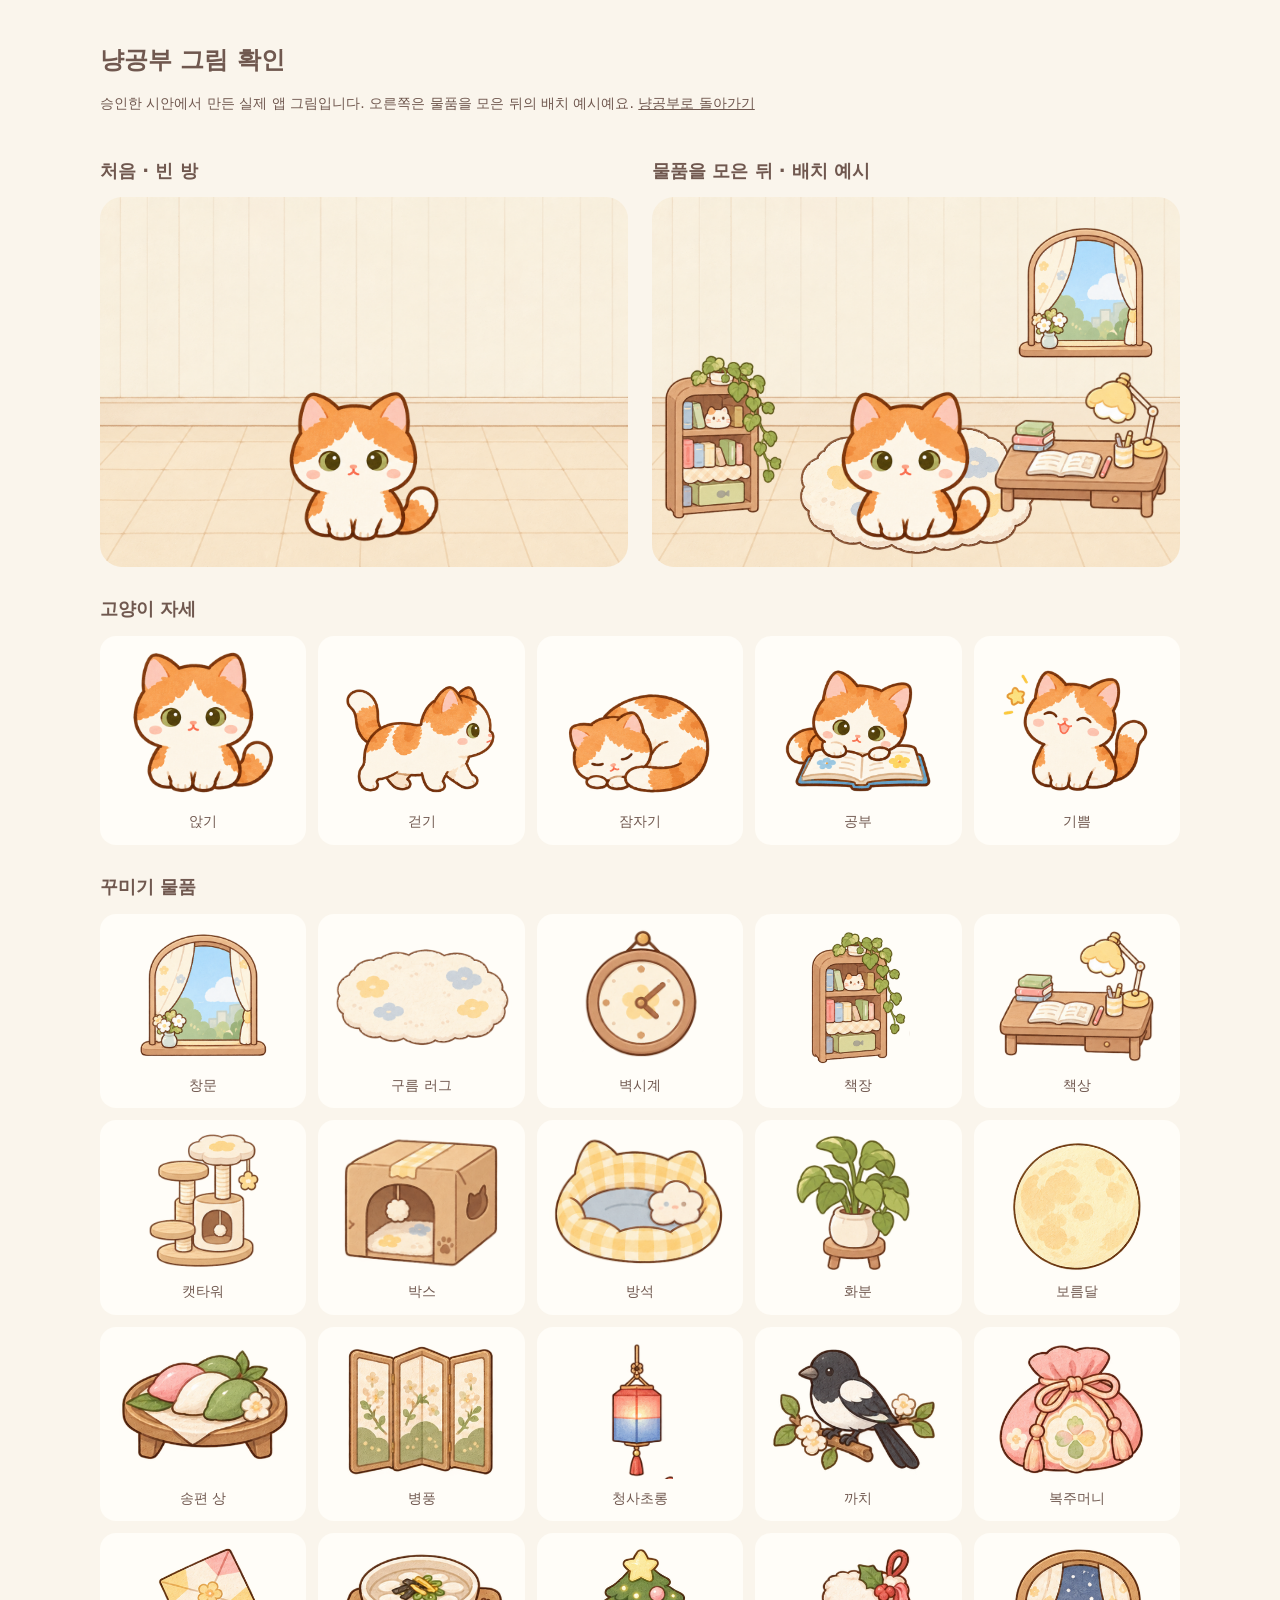
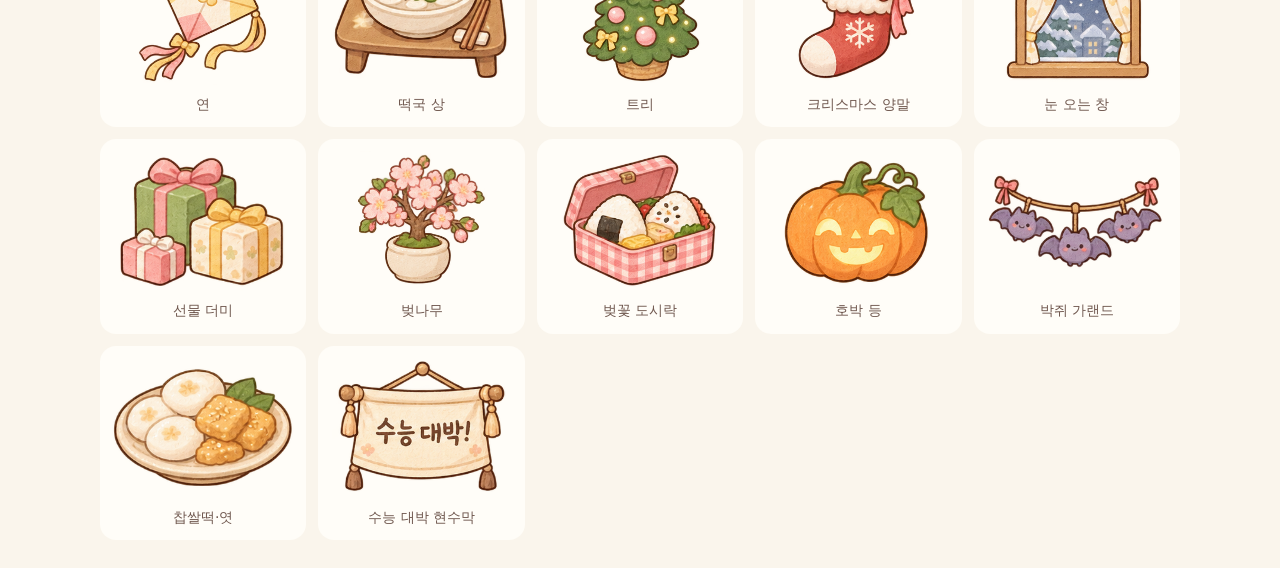
==== art-preview.html @ 4bad8c80 "Apply painted room and cat; preserve study records across devices" ====
<!doctype html>
<html lang="ko"><head><meta charset="utf-8"><meta name="viewport" content="width=device-width,initial-scale=1"><title>냥공부 · 그림 확인</title>
<link rel="stylesheet" href="painted.css?v=20261005a">
<style>
*{box-sizing:border-box}body{margin:0;padding:28px;background:#faf5ec;color:#70584f;font-family:system-ui,sans-serif}main{max-width:1080px;margin:auto}h1{font-size:24px}h2{font-size:18px;margin-top:30px}p{line-height:1.6;font-size:14px}a{color:inherit}.rooms{display:grid;grid-template-columns:1fr 1fr;gap:24px}.room{height:370px;position:relative;overflow:hidden;border-radius:22px}.room .catwrap{position:absolute;left:calc(50% - 80px)}.rmwrap{position:absolute;inset:0}.ri{position:absolute}.ri svg{width:100%;height:auto}.ri-floorC{left:50%;transform:translateX(-50%)}.cat{width:100%;height:100%}.poses,.items{display:grid;grid-template-columns:repeat(5,1fr);gap:12px}.sample{padding:12px;text-align:center;border-radius:16px;background:#fffdf8}.sample .cat{width:100%;height:150px}.sample>svg.painted-asset{width:100%;height:140px}.sample p{margin:8px 0 0}.pose-study .paint-idle{display:none}.pose-study .paint-study{display:inline}@media(max-width:700px){body{padding:16px}.rooms{grid-template-columns:1fr}.poses,.items{grid-template-columns:repeat(3,1fr)}.sample .cat,.sample>svg.painted-asset{height:110px}.room{height:340px}}
</style></head><body><main>
<h1>냥공부 그림 확인</h1><p>승인한 시안에서 만든 실제 앱 그림입니다. 오른쪽은 물품을 모은 뒤의 배치 예시예요. <a href="/">냥공부로 돌아가기</a></p>
<div class="rooms"><section><h2>처음 · 빈 방</h2><div class="stage room" id="empty"></div></section><section><h2>물품을 모은 뒤 · 배치 예시</h2><div class="stage room" id="furnished"></div></section></div>
<h2>고양이 자세</h2><div class="poses" id="poses"></div><h2>꾸미기 물품</h2><div class="items" id="items"></div>
</main><script src="deco.js"></script><script src="painted.js"></script><script>
const cat=()=>`<div class="catwrap">${paintedCatSVG(false)}</div>`;
document.querySelector('#empty').innerHTML=cat();
document.querySelector('#furnished').innerHTML='<div class="rmwrap">'+['cloudrug','shelf','window','desk'].map(id=>{const i=RM_ITEMS.find(x=>x.id===id);return `<div class="ri ri-${i.slot}" style="width:${i.w}px">${i.svg}</div>`}).join('')+'</div>'+cat();
document.querySelector('#poses').innerHTML=[['앉기',''],['걷기','walking'],['잠자기','m-sleep'],['공부','pose-study'],['기쁨','happyface']].map(([name,cls])=>`<div class="sample">${paintedCatSVG(false).replace('cat painted-cat','cat painted-cat '+cls)}<p>${name}</p></div>`).join('');
document.querySelector('#items').innerHTML=RM_ITEMS.map(i=>`<div class="sample">${i.svg}<p>${i.n}</p></div>`).join('');
</script></body></html>
---- painted.css ----
/* Real illustration assets, shared by the room, shop and purchase preview. */
.stage{background:#faf0dc url('assets/painted/empty-room.png') center/100% 100% no-repeat!important;isolation:isolate}
.stage::before{content:"";position:absolute;inset:0;background:var(--room-tint,transparent);mix-blend-mode:multiply;opacity:.32;pointer-events:none}
.stage .wall,.stage .floor,.stage .rug{display:none}
#homeStage{height:clamp(300px,70vw,400px);margin:10px -16px 8px;border-radius:22px}
#decoStage{height:clamp(300px,70vw,380px)}
.stage.bpv{height:320px}
.painted-asset{overflow:hidden!important;display:block;width:100%;height:auto}
.rmwrap{z-index:1}
.ri-wallA{left:18px;top:24px}.ri-wallB{right:22px;top:22px}
.ri-floorL{left:7px;bottom:45px}.ri-floorR{right:8px;bottom:44px}
.ri-floorC{bottom:8px;z-index:-1}
.catwrap{width:160px;height:160px;bottom:20px;z-index:2}
#decoStage .catwrap{width:160px;height:160px;bottom:22px}
.bpcat{width:150px;height:150px;margin-left:-75px;bottom:18px;z-index:2}
.mini{width:140px;height:140px}
.bubble{bottom:195px;z-index:4}
.painted-cat .paint-pose{display:none}
.painted-cat .paint-idle{display:inline}
.painted-cat .paint-accessories .head>:not(.acc){display:none}
.painted-cat.m-happy .paint-idle,.painted-cat.happyface .paint-idle,.painted-cat.pet .paint-idle{display:none}
.painted-cat.m-happy .paint-happy,.painted-cat.happyface .paint-happy,.painted-cat.pet .paint-happy{display:inline}
#focusStage .painted-cat .paint-idle,#focusStage .painted-cat .paint-happy{display:none}
#focusStage .painted-cat .paint-study{display:inline}
.painted-cat.walking .paint-pose{display:none!important}
.painted-cat.walking .paint-walk{display:inline!important;animation:paint-step .32s ease-in-out infinite alternate;transform-origin:50% 100%}
.painted-cat.m-sleep:not(.awake) .paint-pose,.painted-cat.m-rest:not(.awake) .paint-pose,.painted-cat.resting .paint-pose{display:none!important}
.painted-cat.m-sleep:not(.awake) .paint-sleep,.painted-cat.m-rest:not(.awake) .paint-sleep,.painted-cat.resting .paint-sleep{display:inline!important;animation:paint-breathe 3s ease-in-out infinite;transform-origin:50% 100%}
@keyframes paint-step{from{transform:translateY(0) rotate(-1deg)}to{transform:translateY(-3px) rotate(1deg)}}
@keyframes paint-breathe{50%{transform:scaleY(1.025)}}
.calmcat.draw,.calmcat.draw .cat{width:200px;height:200px}
.accplate.ri-plate{width:90px;height:96px;background:transparent!important}
.accplate.ri-plate svg.painted-asset{width:86px;height:92px}
.paint-art>.painted-asset{width:200px;height:200px}
.rchip .painted-asset{width:56px;height:58px}
.banner .painted-asset{width:52px;max-height:60px}
.swr{background:url('assets/painted/empty-room.png') center/cover}
.swr .a,.swr .b{opacity:.35;mix-blend-mode:multiply}
@media(min-width:900px){
  #homeStage{height:clamp(400px,calc(100vh / var(--zm) - 90px),560px);margin:0}
  #decoStage{height:340px}
}
@media(prefers-reduced-motion:reduce){.painted-cat .paint-pose{animation:none!important}}
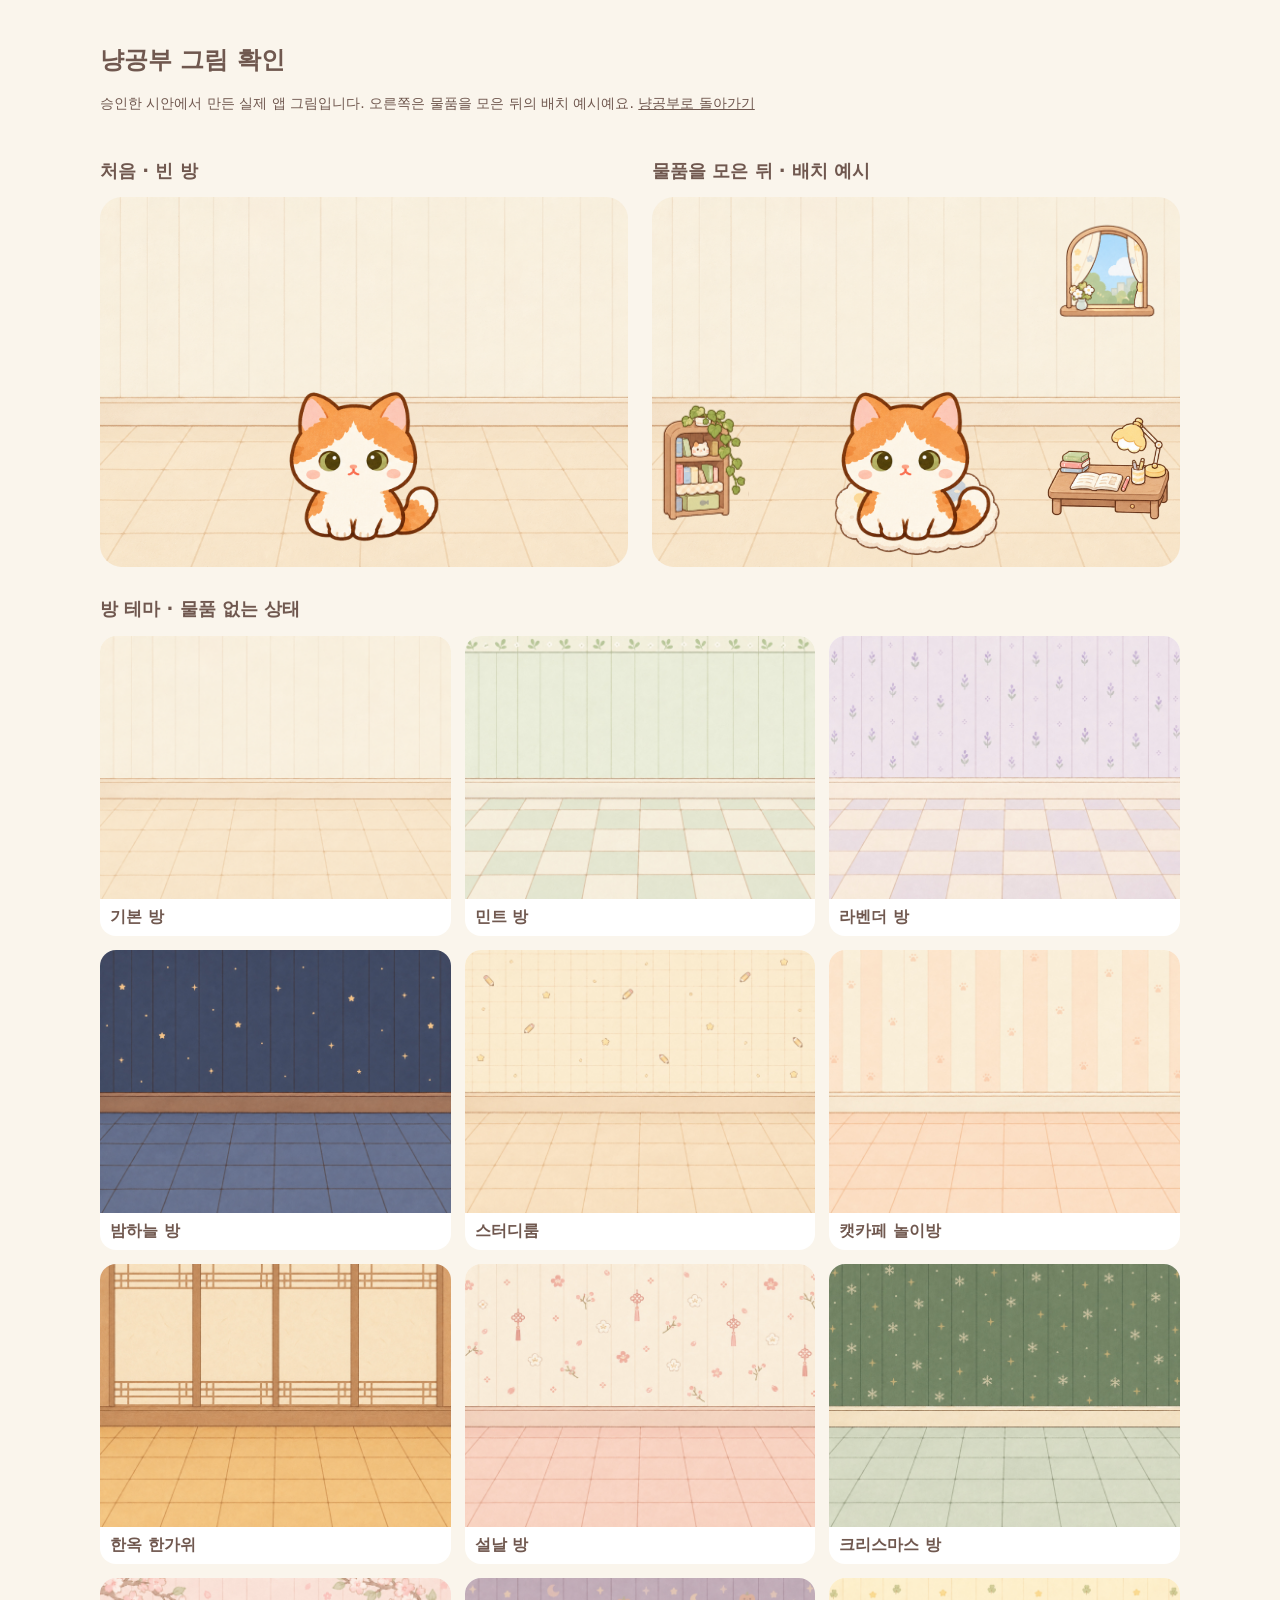
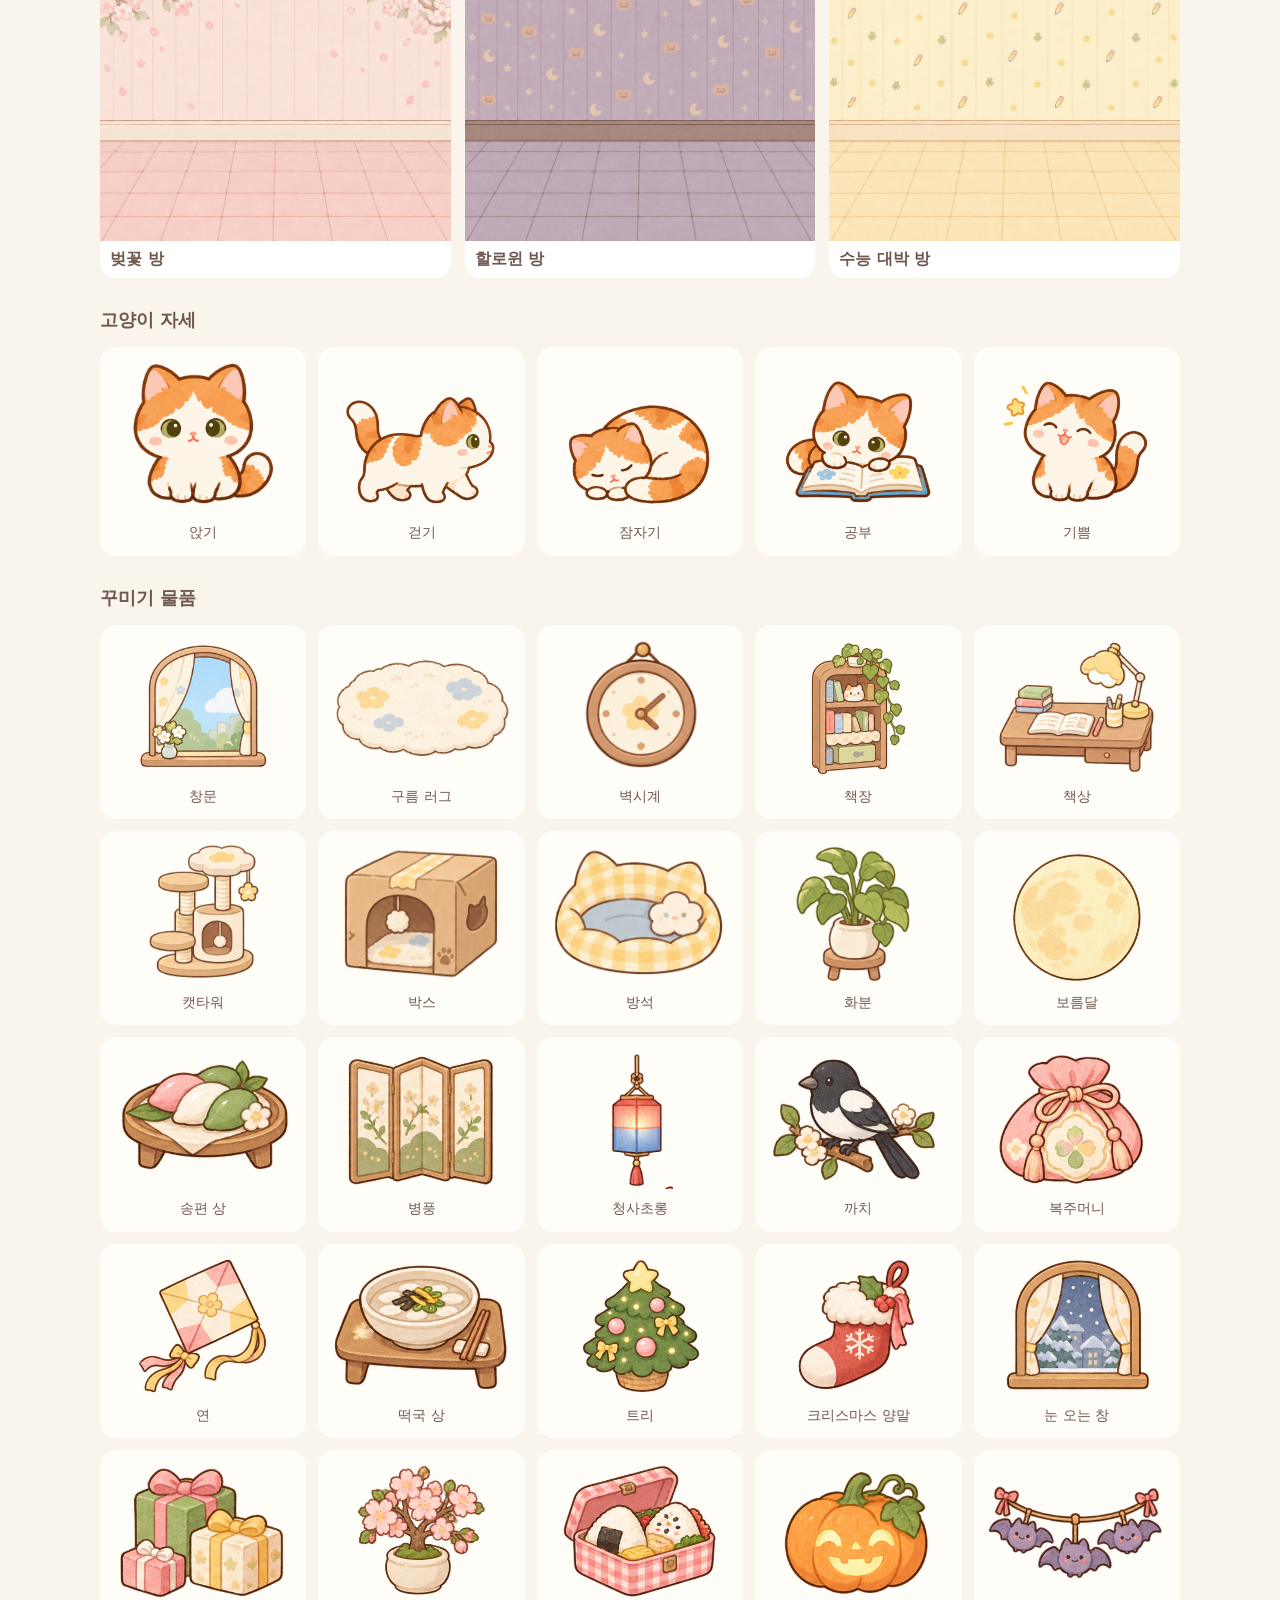
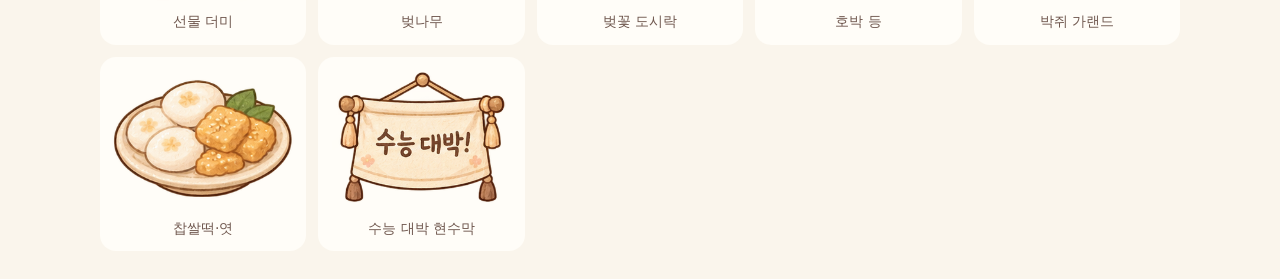
==== commit ad78ca45: "Update painted room themes, resize furniture, and backpay five-minute study rewards" ====
--- a/art-preview.html
+++ b/art-preview.html
@@ -1,16 +1,18 @@
 <!doctype html>
 <html lang="ko"><head><meta charset="utf-8"><meta name="viewport" content="width=device-width,initial-scale=1"><title>냥공부 · 그림 확인</title>
-<link rel="stylesheet" href="painted.css?v=20261005a">
+<link rel="stylesheet" href="painted.css?v=20261005e">
 <style>
-*{box-sizing:border-box}body{margin:0;padding:28px;background:#faf5ec;color:#70584f;font-family:system-ui,sans-serif}main{max-width:1080px;margin:auto}h1{font-size:24px}h2{font-size:18px;margin-top:30px}p{line-height:1.6;font-size:14px}a{color:inherit}.rooms{display:grid;grid-template-columns:1fr 1fr;gap:24px}.room{height:370px;position:relative;overflow:hidden;border-radius:22px}.room .catwrap{position:absolute;left:calc(50% - 80px)}.rmwrap{position:absolute;inset:0}.ri{position:absolute}.ri svg{width:100%;height:auto}.ri-floorC{left:50%;transform:translateX(-50%)}.cat{width:100%;height:100%}.poses,.items{display:grid;grid-template-columns:repeat(5,1fr);gap:12px}.sample{padding:12px;text-align:center;border-radius:16px;background:#fffdf8}.sample .cat{width:100%;height:150px}.sample>svg.painted-asset{width:100%;height:140px}.sample p{margin:8px 0 0}.pose-study .paint-idle{display:none}.pose-study .paint-study{display:inline}@media(max-width:700px){body{padding:16px}.rooms{grid-template-columns:1fr}.poses,.items{grid-template-columns:repeat(3,1fr)}.sample .cat,.sample>svg.painted-asset{height:110px}.room{height:340px}}
+*{box-sizing:border-box}body{margin:0;padding:28px;background:#faf5ec;color:#70584f;font-family:system-ui,sans-serif}main{max-width:1080px;margin:auto}h1{font-size:24px}h2{font-size:18px;margin-top:30px}p{line-height:1.6;font-size:14px}a{color:inherit}.rooms{display:grid;grid-template-columns:1fr 1fr;gap:24px}.room{height:370px;position:relative;overflow:hidden;border-radius:22px}.room .catwrap{position:absolute;left:calc(50% - 80px)}.rmwrap{position:absolute;inset:0}.ri{position:absolute}.ri svg{width:100%;height:auto}.ri-floorC{left:50%;transform:translateX(-50%)}.cat{width:100%;height:100%}.poses,.items{display:grid;grid-template-columns:repeat(5,1fr);gap:12px}.sample{padding:12px;text-align:center;border-radius:16px;background:#fffdf8}.sample .cat{width:100%;height:150px}.sample>svg.painted-asset{width:100%;height:140px}.sample p{margin:8px 0 0}.pose-study .paint-idle{display:none}.pose-study .paint-study{display:inline}.theme-grid{display:grid;grid-template-columns:repeat(3,minmax(0,1fr));gap:14px}.theme-grid figure{margin:0;background:#fff;border-radius:16px;overflow:hidden}.theme-grid img{display:block;width:100%;aspect-ratio:4/3;object-fit:cover}.theme-grid figcaption{padding:8px 10px;font-weight:700}@media(max-width:700px){body{padding:16px}.rooms{grid-template-columns:1fr}.poses,.items{grid-template-columns:repeat(3,1fr)}.theme-grid{grid-template-columns:repeat(2,minmax(0,1fr))}.sample .cat,.sample>svg.painted-asset{height:110px}.room{height:340px}}
 </style></head><body><main>
 <h1>냥공부 그림 확인</h1><p>승인한 시안에서 만든 실제 앱 그림입니다. 오른쪽은 물품을 모은 뒤의 배치 예시예요. <a href="/">냥공부로 돌아가기</a></p>
 <div class="rooms"><section><h2>처음 · 빈 방</h2><div class="stage room" id="empty"></div></section><section><h2>물품을 모은 뒤 · 배치 예시</h2><div class="stage room" id="furnished"></div></section></div>
+<h2>방 테마 · 물품 없는 상태</h2><div class="theme-grid" id="themeGrid"></div>
 <h2>고양이 자세</h2><div class="poses" id="poses"></div><h2>꾸미기 물품</h2><div class="items" id="items"></div>
-</main><script src="deco.js"></script><script src="painted.js"></script><script>
+</main><script src="deco.js?v=20261004a"></script><script src="painted.js?v=20261005f"></script><script>
 const cat=()=>`<div class="catwrap">${paintedCatSVG(false)}</div>`;
 document.querySelector('#empty').innerHTML=cat();
 document.querySelector('#furnished').innerHTML='<div class="rmwrap">'+['cloudrug','shelf','window','desk'].map(id=>{const i=RM_ITEMS.find(x=>x.id===id);return `<div class="ri ri-${i.slot}" style="width:${i.w}px">${i.svg}</div>`}).join('')+'</div>'+cat();
+document.querySelector('#themeGrid').innerHTML=[['basic','기본 방'],['mint','민트 방'],['lavender','라벤더 방'],['night','밤하늘 방'],['study','스터디룸'],['playroom','캣카페 놀이방'],['hanok','한옥 한가위'],['seolroom','설날 방'],['xmasroom','크리스마스 방'],['sakuraroom','벚꽃 방'],['halloroom','할로윈 방'],['daebak','수능 대박 방']].map(([id,name])=>`<figure><img src="assets/painted/${id==='basic'?'empty-room.png':'room-'+id+'.jpg'}" alt="${name}의 빈 벽과 바닥"><figcaption>${name}</figcaption></figure>`).join('');
 document.querySelector('#poses').innerHTML=[['앉기',''],['걷기','walking'],['잠자기','m-sleep'],['공부','pose-study'],['기쁨','happyface']].map(([name,cls])=>`<div class="sample">${paintedCatSVG(false).replace('cat painted-cat','cat painted-cat '+cls)}<p>${name}</p></div>`).join('');
 document.querySelector('#items').innerHTML=RM_ITEMS.map(i=>`<div class="sample">${i.svg}<p>${i.n}</p></div>`).join('');
 </script></body></html>
--- a/painted.css
+++ b/painted.css
@@ -1,6 +1,6 @@
 /* Real illustration assets, shared by the room, shop and purchase preview. */
-.stage{background:#faf0dc url('assets/painted/empty-room.png') center/100% 100% no-repeat!important;isolation:isolate}
-.stage::before{content:"";position:absolute;inset:0;background:var(--room-tint,transparent);mix-blend-mode:multiply;opacity:.32;pointer-events:none}
+.stage{background:#faf0dc var(--room-art,url('assets/painted/empty-room.png')) center/100% 100% no-repeat!important;isolation:isolate}
+.stage::before{display:none}
 .stage .wall,.stage .floor,.stage .rug{display:none}
 #homeStage{height:clamp(300px,70vw,400px);margin:10px -16px 8px;border-radius:22px}
 #decoStage{height:clamp(300px,70vw,380px)}
@@ -32,12 +32,26 @@
 .accplate.ri-plate{width:90px;height:96px;background:transparent!important}
 .accplate.ri-plate svg.painted-asset{width:86px;height:92px}
 .paint-art>.painted-asset{width:200px;height:200px}
-.rchip .painted-asset{width:56px;height:58px}
+.rchip .painted-asset{width:48px;height:48px;object-fit:contain}
 .banner .painted-asset{width:52px;max-height:60px}
-.swr{background:url('assets/painted/empty-room.png') center/cover}
-.swr .a,.swr .b{opacity:.35;mix-blend-mode:multiply}
+.swr,.roomb .swr{background:var(--room-preview,url('assets/painted/empty-room.png')) center/100% 100% no-repeat}
 @media(min-width:900px){
   #homeStage{height:clamp(400px,calc(100vh / var(--zm) - 90px),560px);margin:0}
   #decoStage{height:340px}
 }
 @media(prefers-reduced-motion:reduce){.painted-cat .paint-pose{animation:none!important}}
+
+/* The decoration panel must fit inside its desktop column at every zoom level. */
+@media(min-width:900px){
+  .decogrid{grid-template-columns:minmax(0,340px) minmax(0,1fr);max-width:100%}
+  .decogrid>*,#decoBody,#slots{min-width:0}
+  .rooms{grid-template-columns:repeat(auto-fit,minmax(min(150px,100%),1fr))}
+  #decoBody .note{overflow-wrap:anywhere}
+  .rchip{max-width:100%;min-width:0;text-align:left}
+}
+/* The glasses are face-on artwork; the walking and sleeping sprites are in profile. */
+.painted-cat.walking .acc-glasses,.painted-cat.m-sleep .acc-glasses,.painted-cat.m-rest .acc-glasses{display:none!important}
+.painted-cat .acc-bell{transform:translateY(10px)}
+.painted-cat .acc-glasses{transform:translateX(-8px) scale(1.65)}
+.painted-cat.w-glasses.m-happy .paint-happy{display:none}
+.painted-cat.w-glasses.m-happy .paint-idle{display:inline}
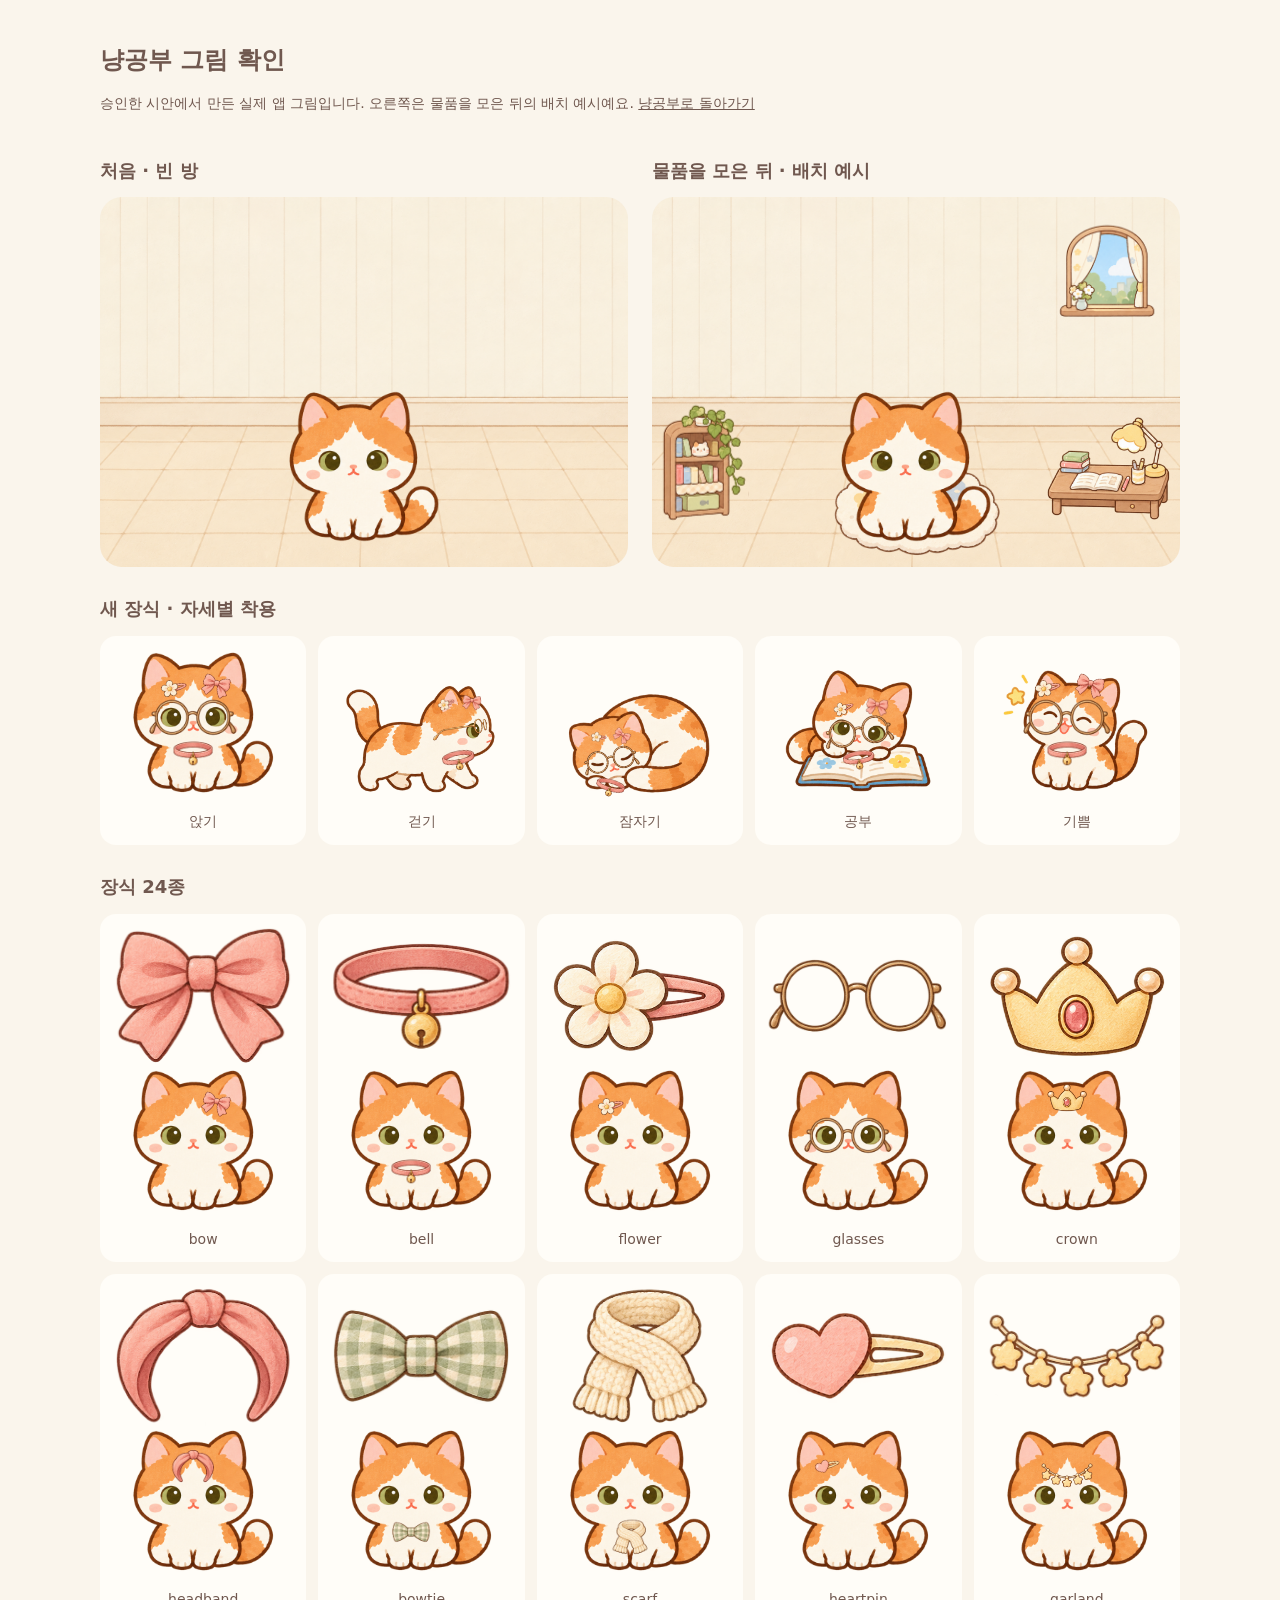
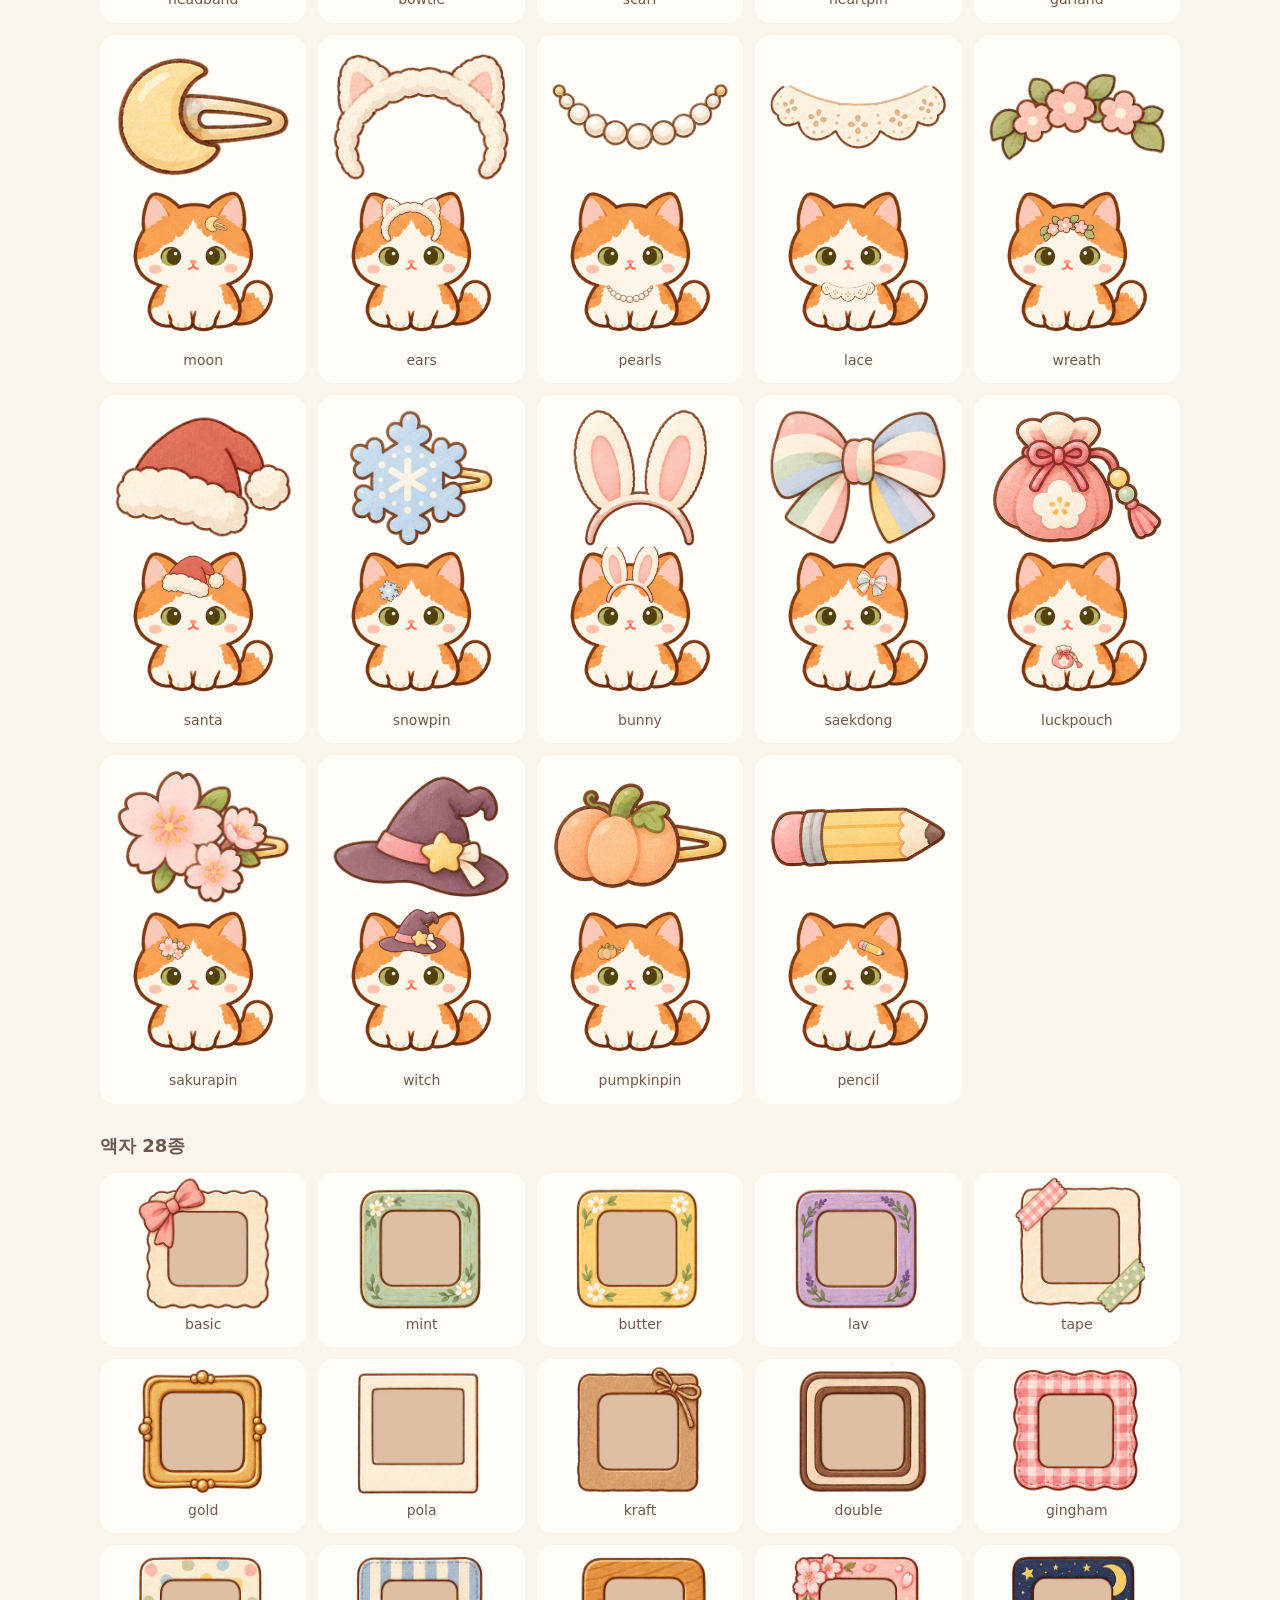
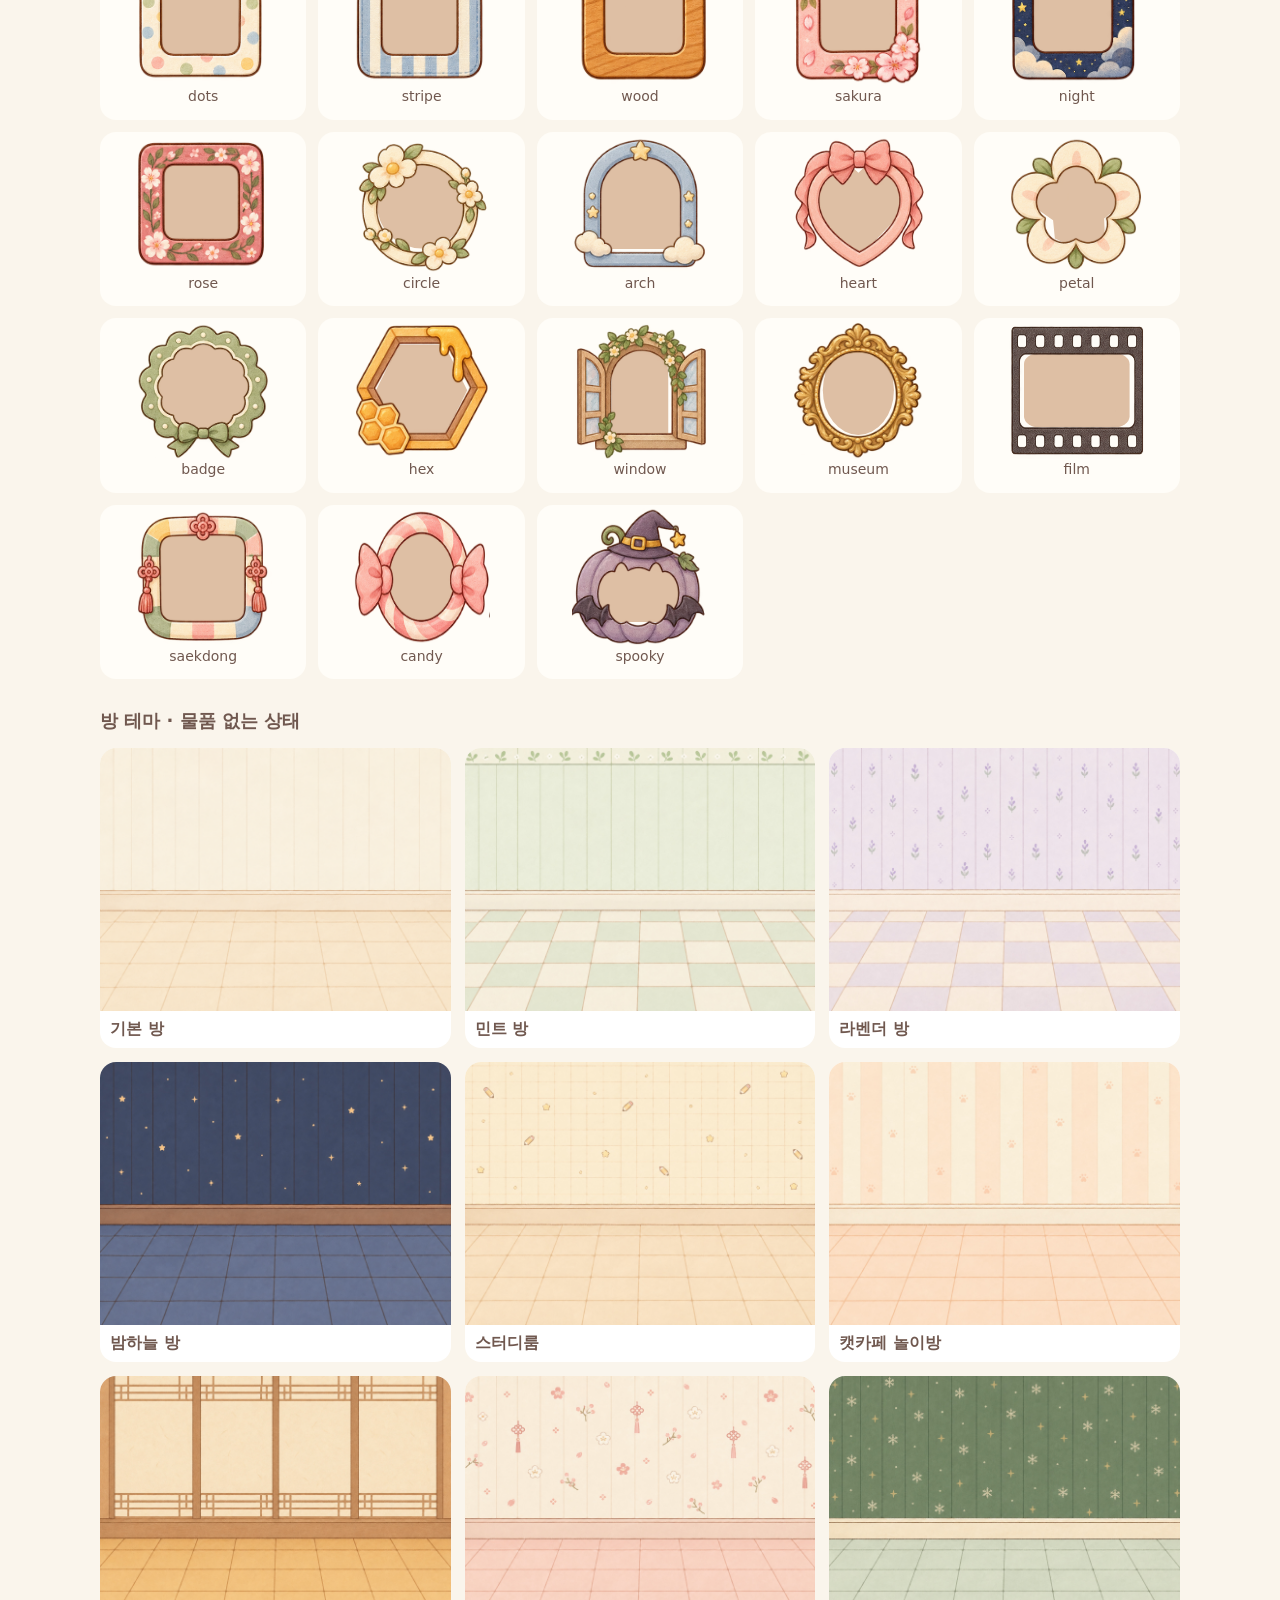
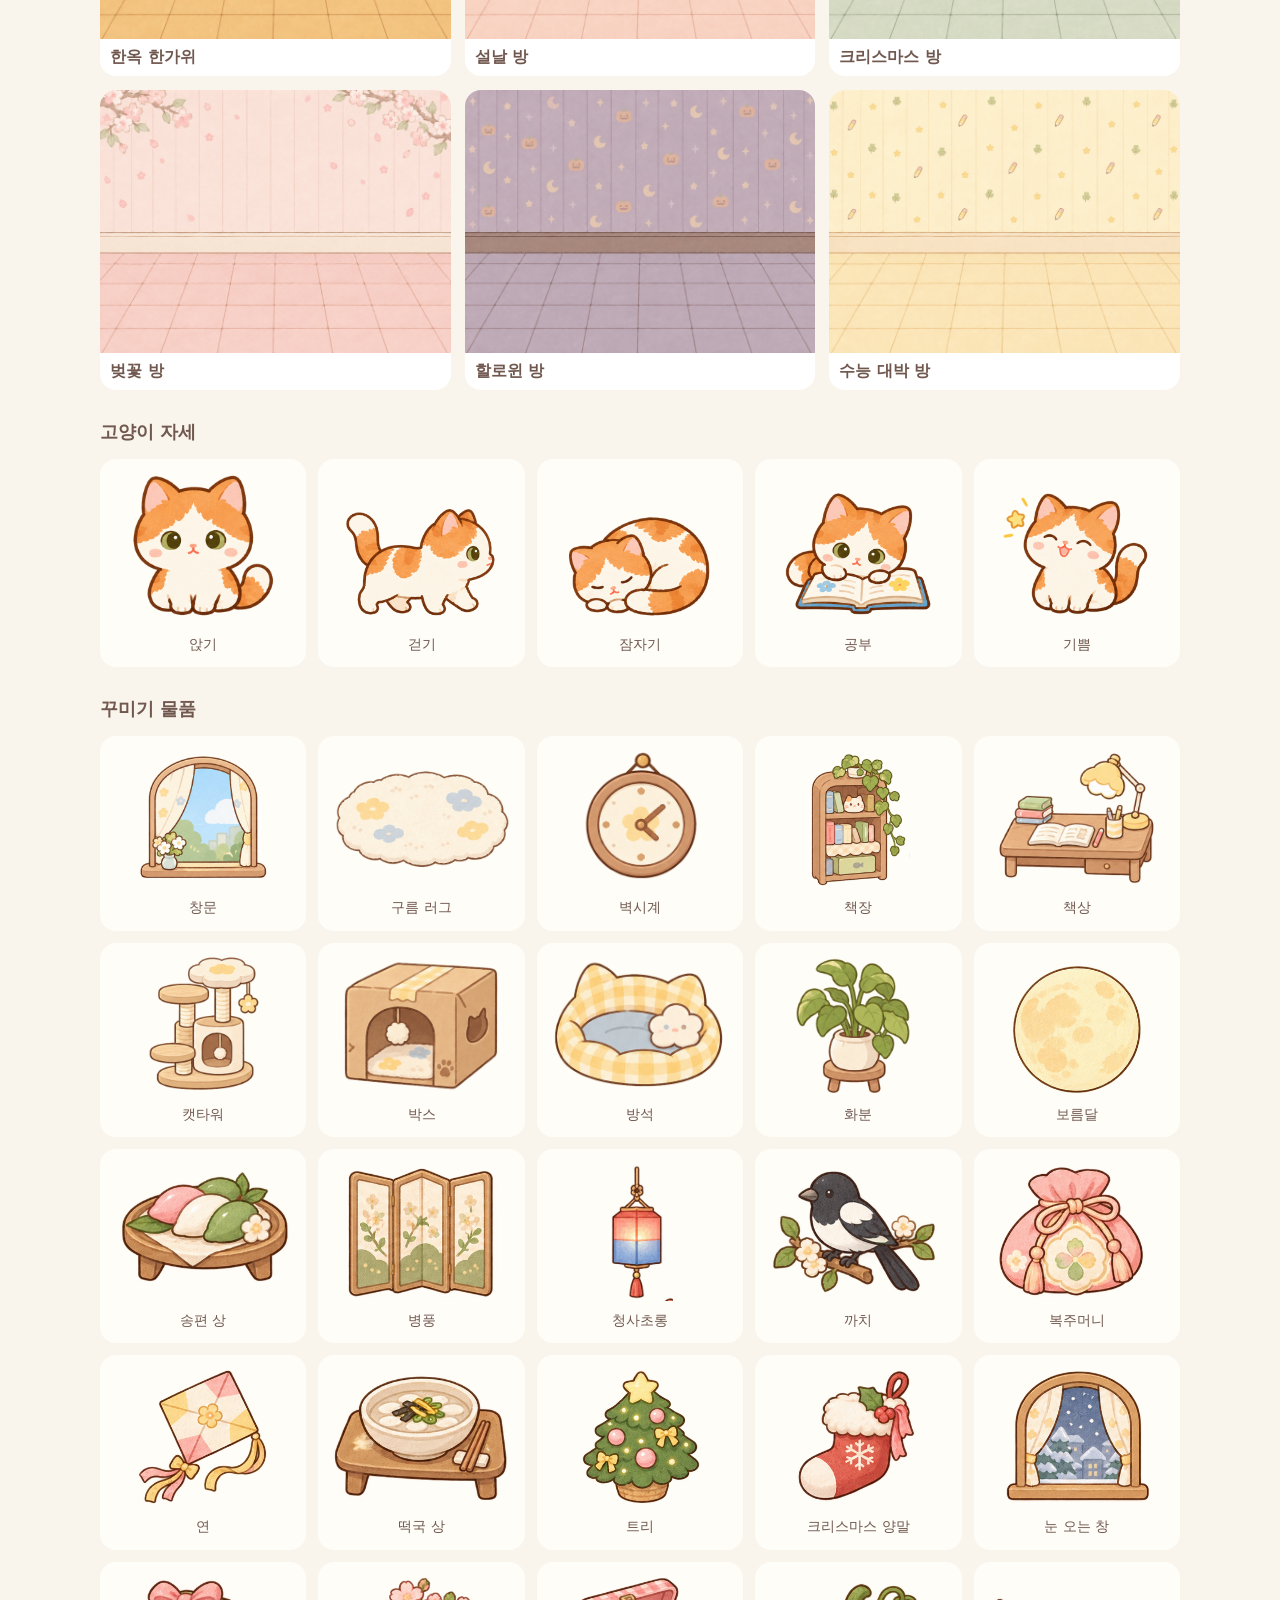
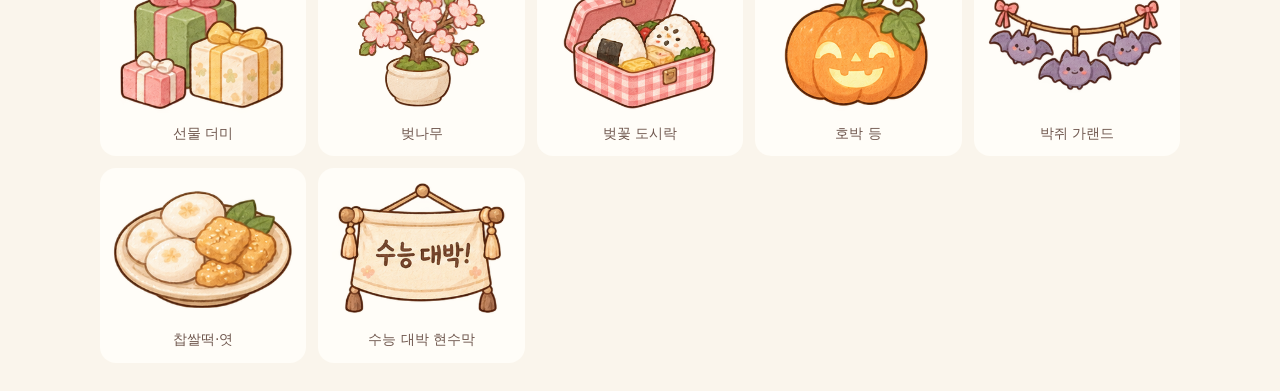
==== commit 070ff6db: "Unify cat accessories and frames; record mock exam year month and grade" ====
--- a/art-preview.html
+++ b/art-preview.html
@@ -1,18 +1,22 @@
 <!doctype html>
 <html lang="ko"><head><meta charset="utf-8"><meta name="viewport" content="width=device-width,initial-scale=1"><title>냥공부 · 그림 확인</title>
-<link rel="stylesheet" href="painted.css?v=20261005e">
+<link rel="stylesheet" href="painted.css?v=20261005g">
 <style>
 *{box-sizing:border-box}body{margin:0;padding:28px;background:#faf5ec;color:#70584f;font-family:system-ui,sans-serif}main{max-width:1080px;margin:auto}h1{font-size:24px}h2{font-size:18px;margin-top:30px}p{line-height:1.6;font-size:14px}a{color:inherit}.rooms{display:grid;grid-template-columns:1fr 1fr;gap:24px}.room{height:370px;position:relative;overflow:hidden;border-radius:22px}.room .catwrap{position:absolute;left:calc(50% - 80px)}.rmwrap{position:absolute;inset:0}.ri{position:absolute}.ri svg{width:100%;height:auto}.ri-floorC{left:50%;transform:translateX(-50%)}.cat{width:100%;height:100%}.poses,.items{display:grid;grid-template-columns:repeat(5,1fr);gap:12px}.sample{padding:12px;text-align:center;border-radius:16px;background:#fffdf8}.sample .cat{width:100%;height:150px}.sample>svg.painted-asset{width:100%;height:140px}.sample p{margin:8px 0 0}.pose-study .paint-idle{display:none}.pose-study .paint-study{display:inline}.theme-grid{display:grid;grid-template-columns:repeat(3,minmax(0,1fr));gap:14px}.theme-grid figure{margin:0;background:#fff;border-radius:16px;overflow:hidden}.theme-grid img{display:block;width:100%;aspect-ratio:4/3;object-fit:cover}.theme-grid figcaption{padding:8px 10px;font-weight:700}@media(max-width:700px){body{padding:16px}.rooms{grid-template-columns:1fr}.poses,.items{grid-template-columns:repeat(3,1fr)}.theme-grid{grid-template-columns:repeat(2,minmax(0,1fr))}.sample .cat,.sample>svg.painted-asset{height:110px}.room{height:340px}}
 </style></head><body><main>
-<h1>냥공부 그림 확인</h1><p>승인한 시안에서 만든 실제 앱 그림입니다. 오른쪽은 물품을 모은 뒤의 배치 예시예요. <a href="/">냥공부로 돌아가기</a></p>
+<h1>냥공부 그림 확인</h1><p>승인한 시안에서 만든 실제 앱 그림입니다. 오른쪽은 물품을 모은 뒤의 배치 예시예요. <a href="./">냥공부로 돌아가기</a></p>
 <div class="rooms"><section><h2>처음 · 빈 방</h2><div class="stage room" id="empty"></div></section><section><h2>물품을 모은 뒤 · 배치 예시</h2><div class="stage room" id="furnished"></div></section></div>
-<h2>방 테마 · 물품 없는 상태</h2><div class="theme-grid" id="themeGrid"></div>
+<h2>새 장식 · 자세별 착용</h2><div class="poses" id="wearposes"></div><h2>장식 24종</h2><div class="items" id="accessories"></div><h2>액자 28종</h2><div class="items" id="frames"></div><h2>방 테마 · 물품 없는 상태</h2><div class="theme-grid" id="themeGrid"></div>
 <h2>고양이 자세</h2><div class="poses" id="poses"></div><h2>꾸미기 물품</h2><div class="items" id="items"></div>
-</main><script src="deco.js?v=20261004a"></script><script src="painted.js?v=20261005f"></script><script>
+</main><script src="deco.js?v=20261004a"></script><script src="painted.js?v=20261005g"></script><script>
 const cat=()=>`<div class="catwrap">${paintedCatSVG(false)}</div>`;
 document.querySelector('#empty').innerHTML=cat();
 document.querySelector('#furnished').innerHTML='<div class="rmwrap">'+['cloudrug','shelf','window','desk'].map(id=>{const i=RM_ITEMS.find(x=>x.id===id);return `<div class="ri ri-${i.slot}" style="width:${i.w}px">${i.svg}</div>`}).join('')+'</div>'+cat();
 document.querySelector('#themeGrid').innerHTML=[['basic','기본 방'],['mint','민트 방'],['lavender','라벤더 방'],['night','밤하늘 방'],['study','스터디룸'],['playroom','캣카페 놀이방'],['hanok','한옥 한가위'],['seolroom','설날 방'],['xmasroom','크리스마스 방'],['sakuraroom','벚꽃 방'],['halloroom','할로윈 방'],['daebak','수능 대박 방']].map(([id,name])=>`<figure><img src="assets/painted/${id==='basic'?'empty-room.png':'room-'+id+'.jpg'}" alt="${name}의 빈 벽과 바닥"><figcaption>${name}</figcaption></figure>`).join('');
 document.querySelector('#poses').innerHTML=[['앉기',''],['걷기','walking'],['잠자기','m-sleep'],['공부','pose-study'],['기쁨','happyface']].map(([name,cls])=>`<div class="sample">${paintedCatSVG(false).replace('cat painted-cat','cat painted-cat '+cls)}<p>${name}</p></div>`).join('');
 document.querySelector('#items').innerHTML=RM_ITEMS.map(i=>`<div class="sample">${i.svg}<p>${i.n}</p></div>`).join('');
+
+document.querySelector('#wearposes').innerHTML=[['앉기',''],['걷기','walking'],['잠자기','m-sleep'],['공부','pose-study'],['기쁨','happyface']].map(([name,cls])=>`<div class="sample">${paintedCatSVG().replace('cat painted-cat','cat painted-cat w-glasses w-bow w-flower w-bell '+cls)}<p>${name}</p></div>`).join('');
+document.querySelector('#accessories').innerHTML=Object.keys(PAINTED_ACCESSORIES).map(id=>`<div class="sample">${paintedAccessoryIcon(id)}${paintedCatSVG().replace('cat painted-cat','cat painted-cat w-'+id)}<p>${id}</p></div>`).join('');
+document.querySelector('#frames').innerHTML=Object.keys(PAINTED_FRAMES).map(id=>`<div class="sample"><div class="fsw" style="position:relative;width:120px;height:120px;margin:auto;${Object.entries(paintedFrameVars(id)).map(([k,v])=>k+':'+v).join(';')}"><div class="fsi" style="background:#debfa4 url('img/lemon/l08.jpg') center/cover"></div></div><p>${id}</p></div>`).join('');
 </script></body></html>
--- a/painted.css
+++ b/painted.css
@@ -49,9 +49,13 @@
   #decoBody .note{overflow-wrap:anywhere}
   .rchip{max-width:100%;min-width:0;text-align:left}
 }
-/* The glasses are face-on artwork; the walking and sleeping sprites are in profile. */
-.painted-cat.walking .acc-glasses,.painted-cat.m-sleep .acc-glasses,.painted-cat.m-rest .acc-glasses{display:none!important}
-.painted-cat .acc-bell{transform:translateY(10px)}
-.painted-cat .acc-glasses{transform:translateX(-8px) scale(1.65)}
-.painted-cat.w-glasses.m-happy .paint-happy{display:none}
-.painted-cat.w-glasses.m-happy .paint-idle{display:inline}
+
+.mockrow{flex-wrap:wrap;gap:8px}.mockgrade{font-size:13px;background:#f8e5ed;border-radius:12px;padding:3px 8px;white-space:nowrap}
+
+/* Painted borders are shared by the worn photo and every store swatch. */
+.ph::before,.fsw::before{display:none}
+.ph::after,.fsw::after{content:"";position:absolute;inset:-7%;background-image:var(--frame-art);background-size:var(--frame-art-size);background-position:var(--frame-art-pos);background-repeat:no-repeat;border-radius:0;clip-path:none;pointer-events:none;z-index:2}
+.ph .pimg,.fsw .fsi{position:absolute;inset:var(--photo-inset,18%);width:auto;height:auto;border:0;border-radius:0;clip-path:var(--photo-mask);box-shadow:none}
+.ph .ftape{display:none}
+.ph .pacc{z-index:3}
+.fsw{width:76px;height:76px}
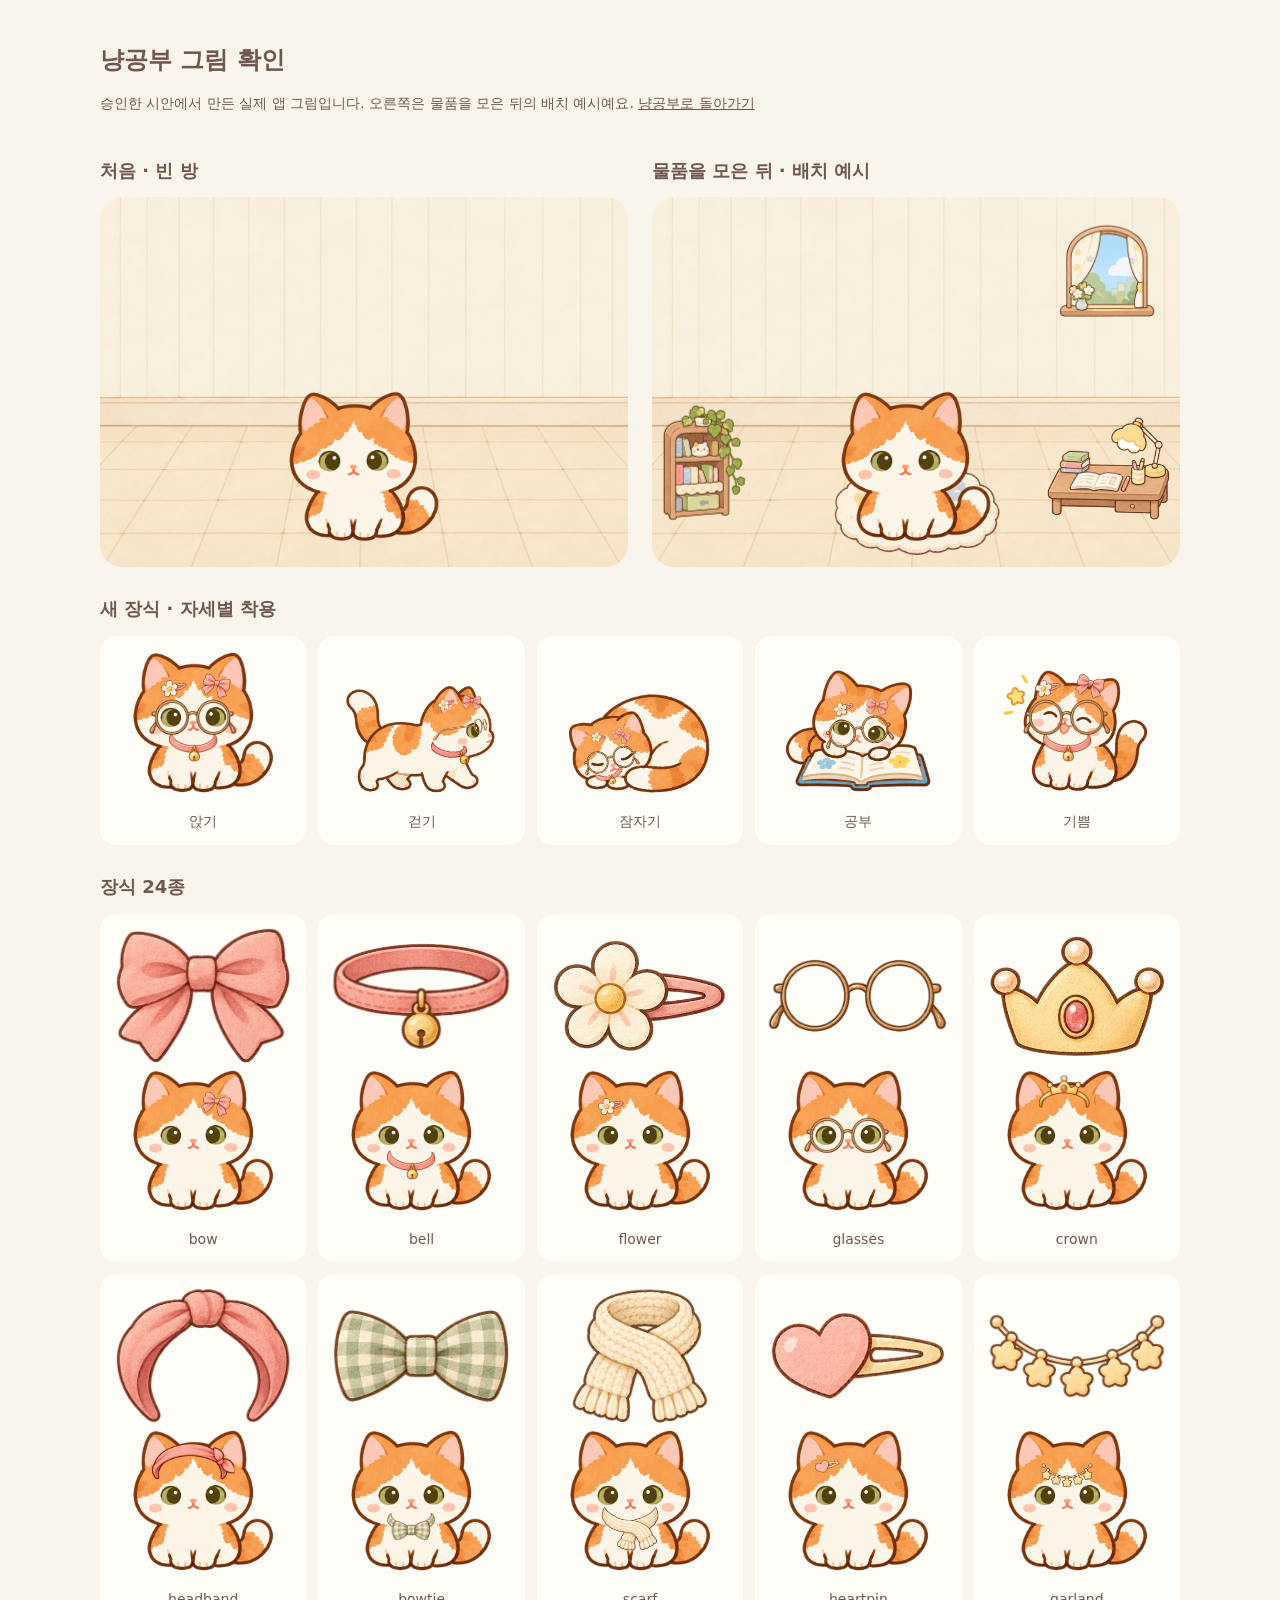
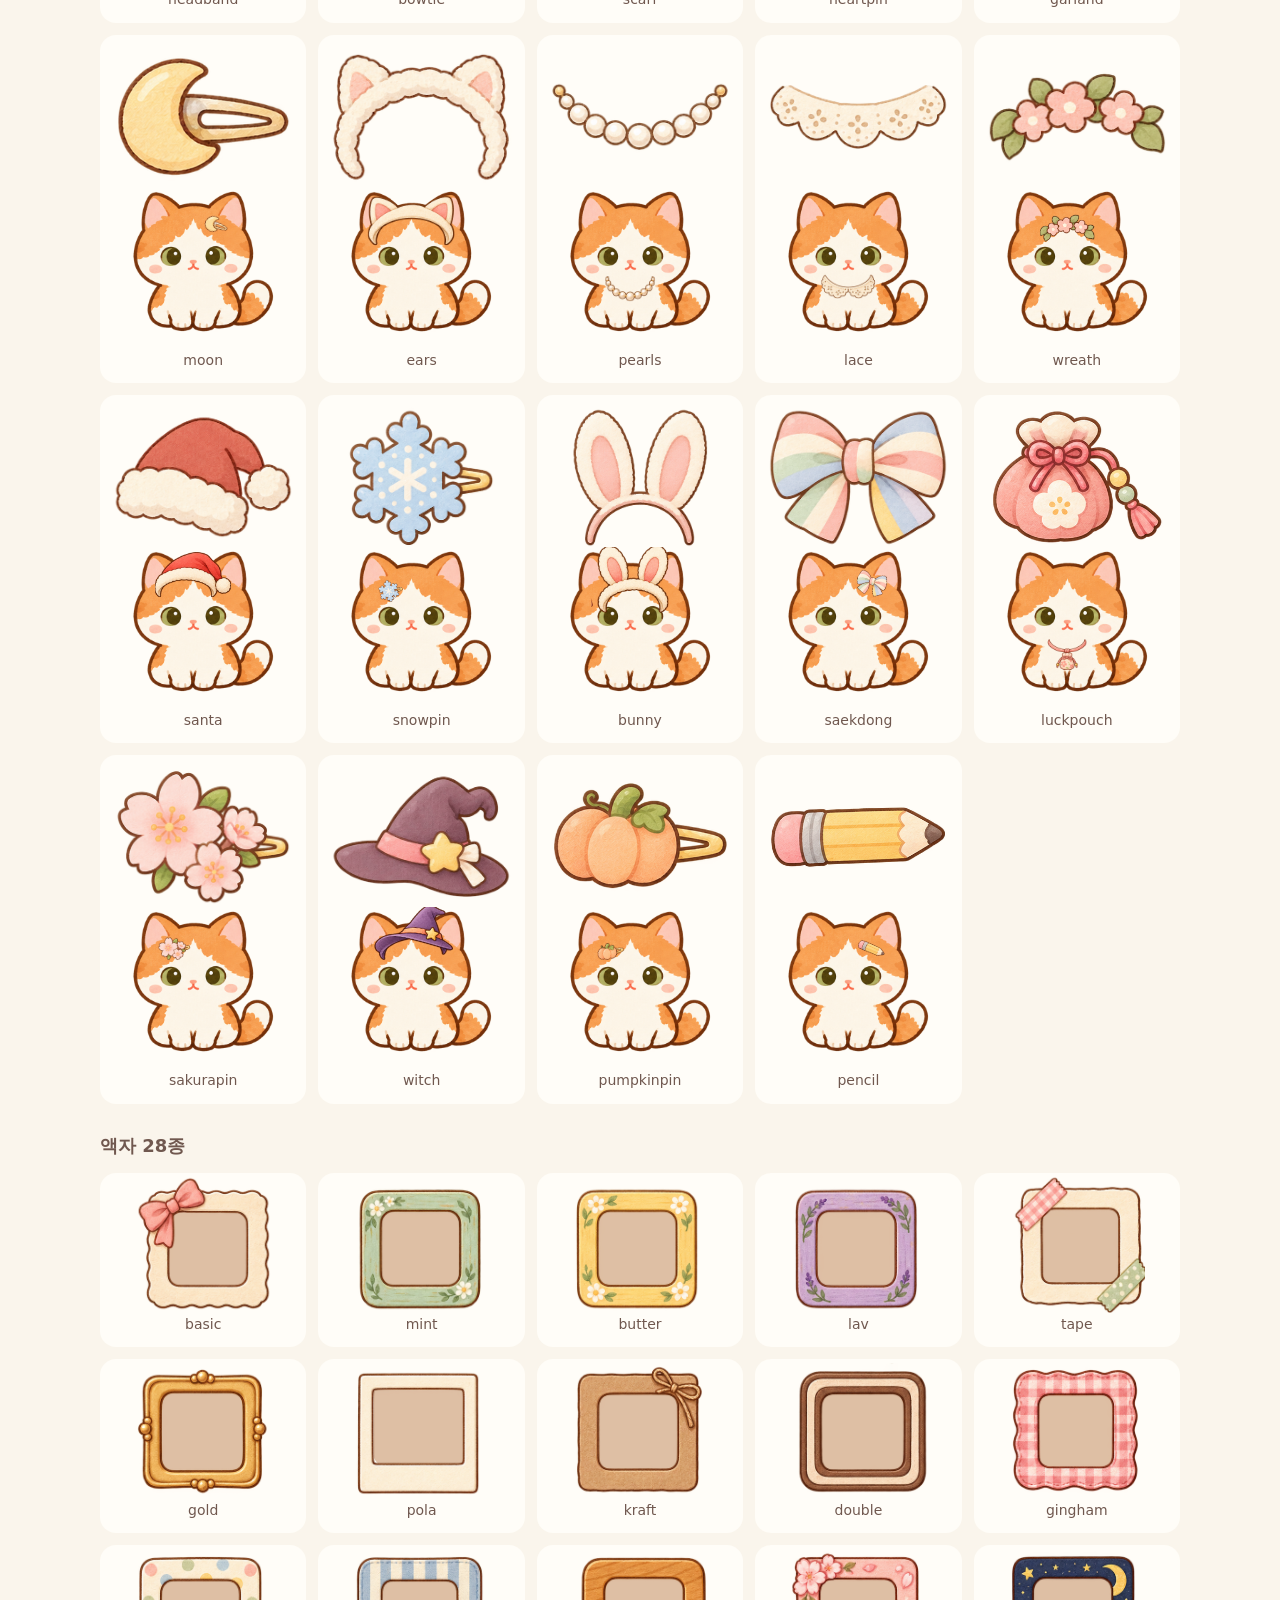
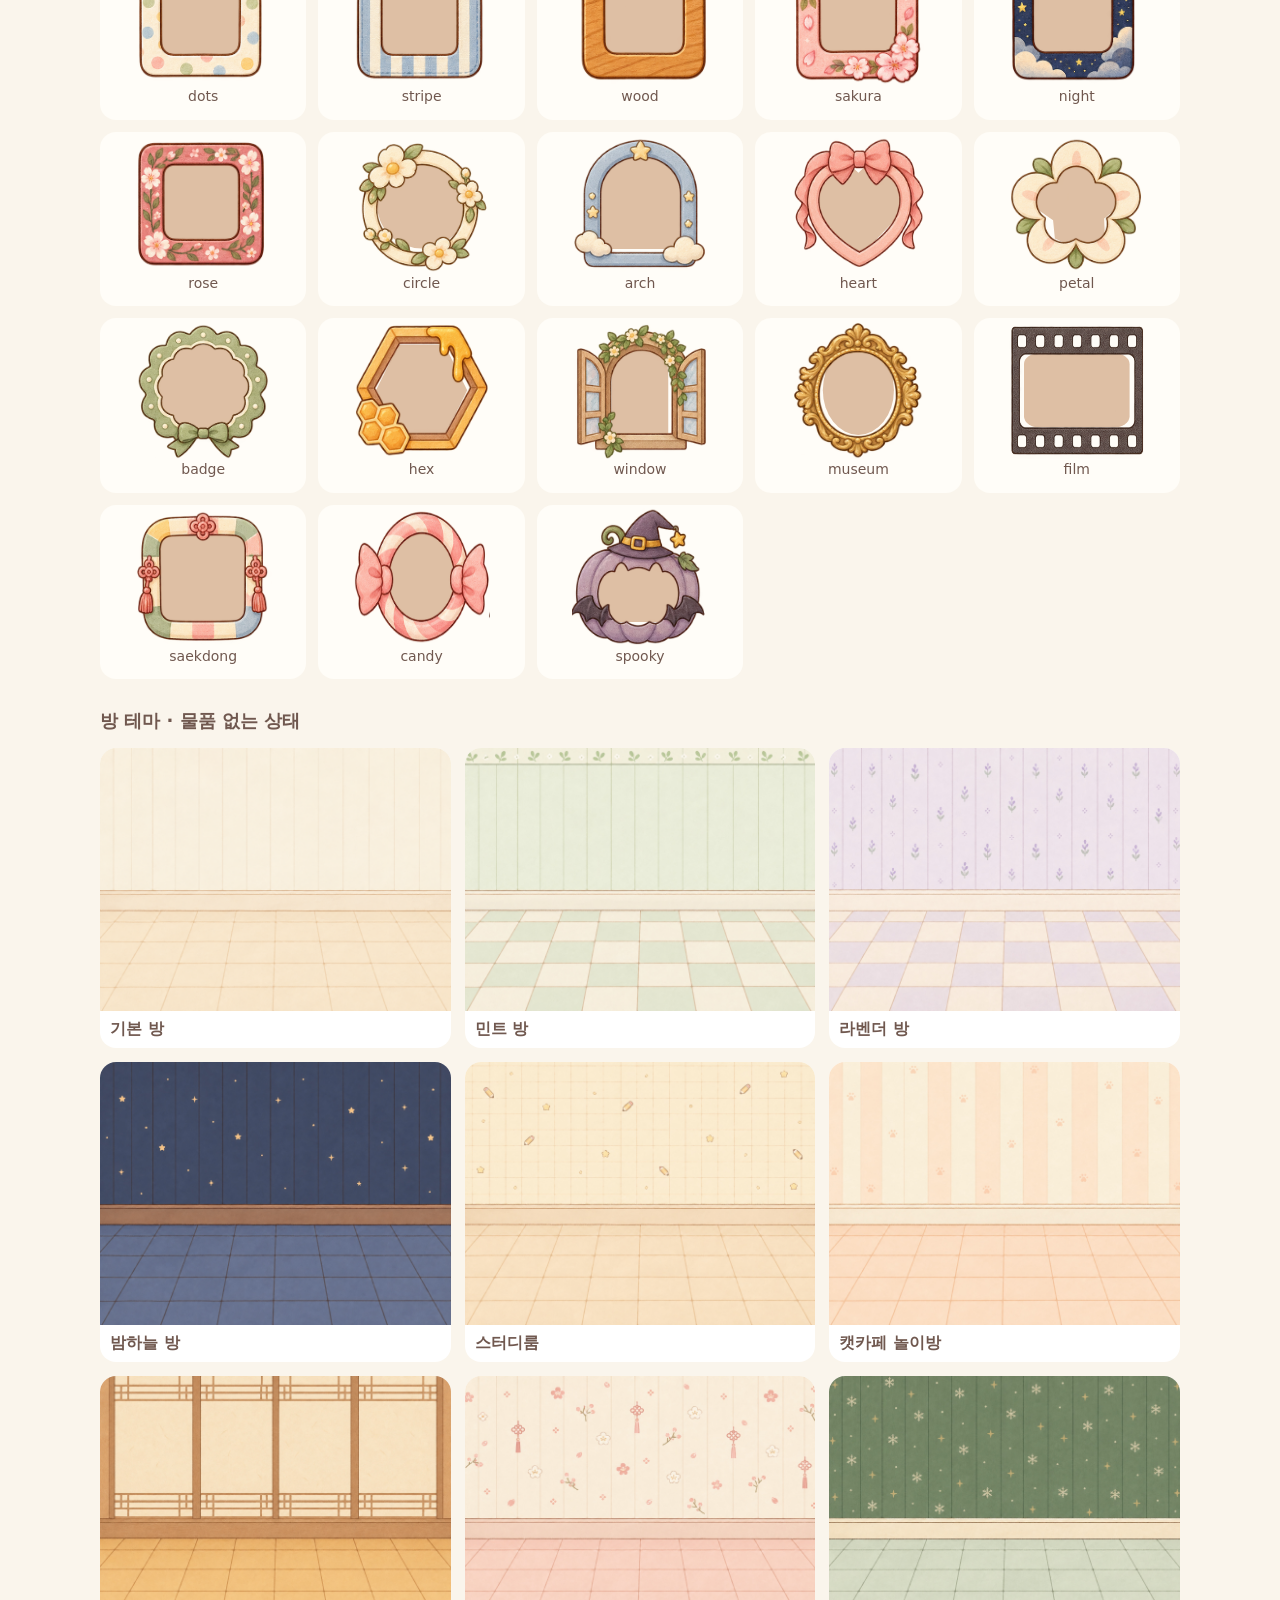
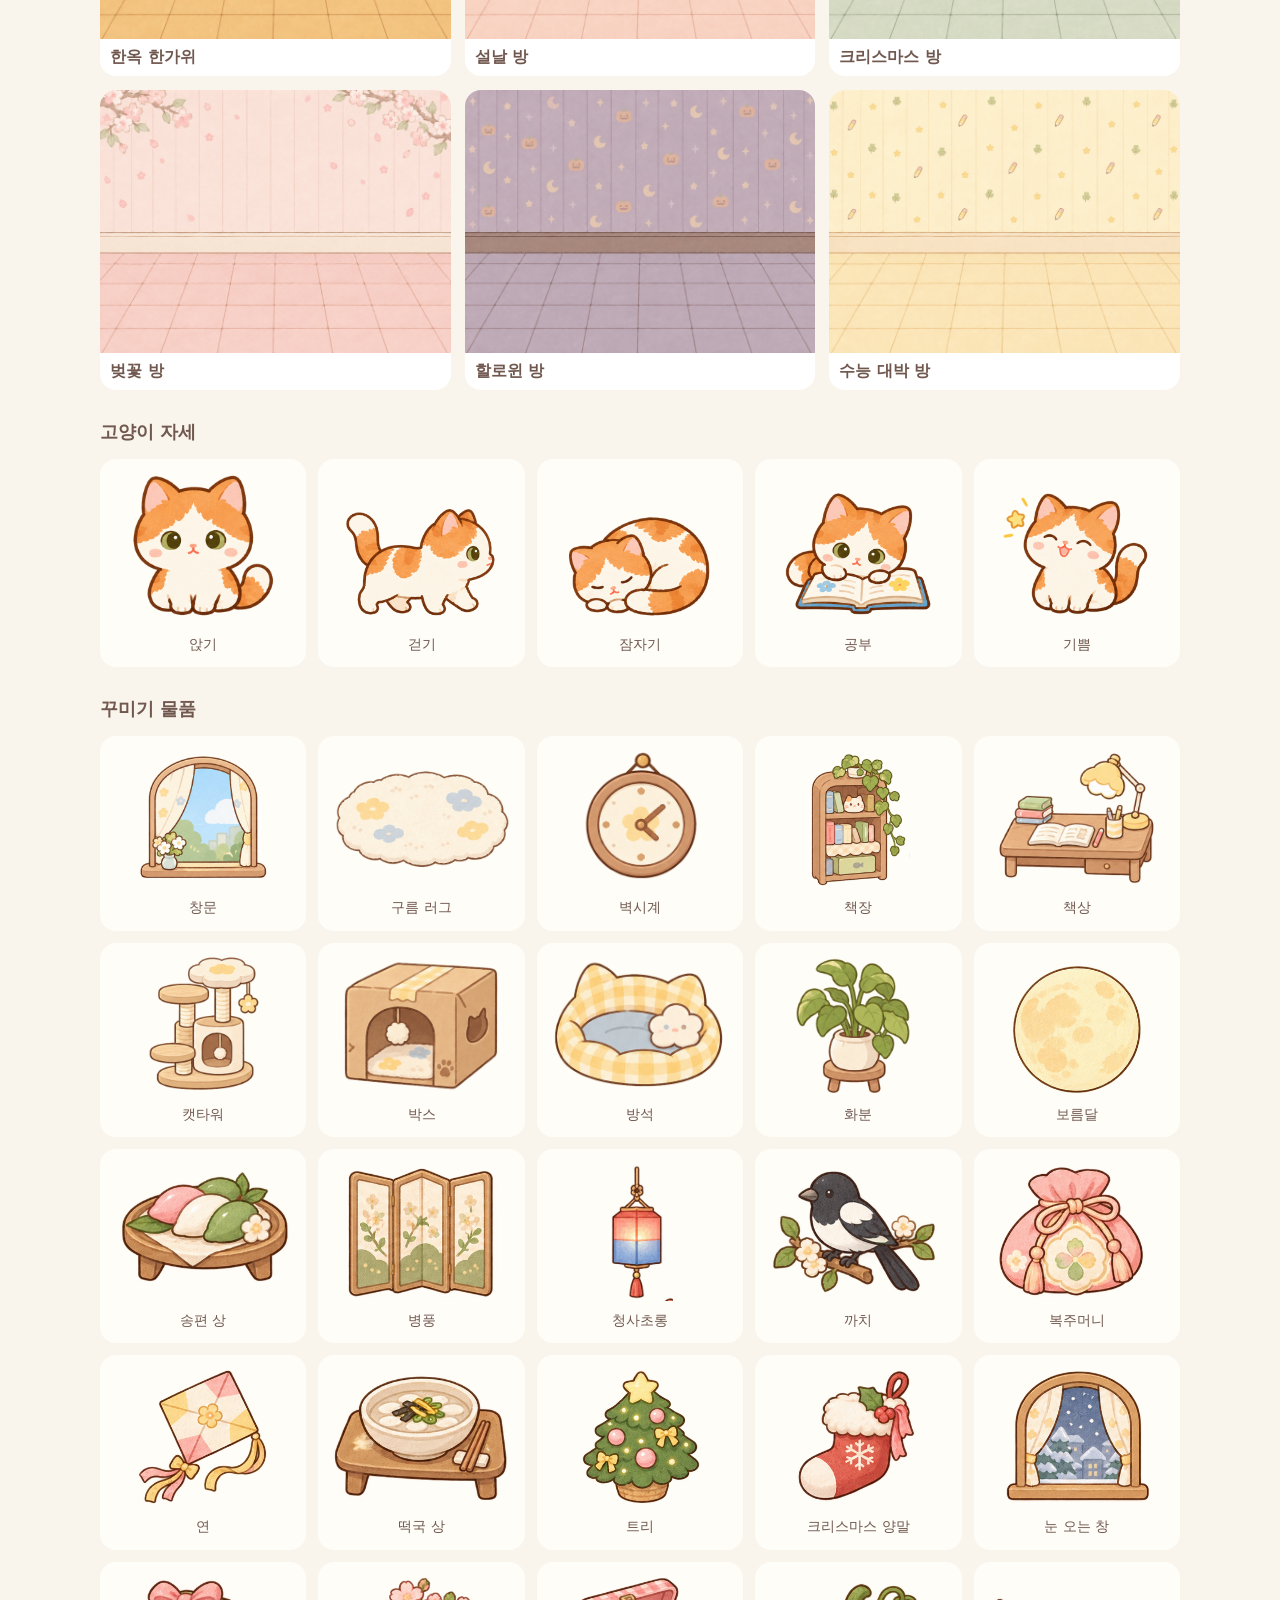
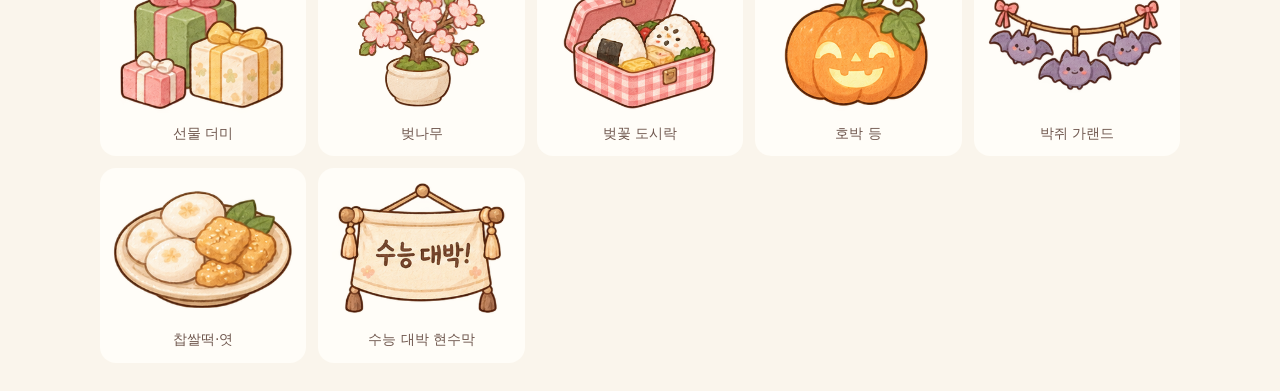
==== commit 5cce3db9: "Fit accessories to cat poses; add typed mock exam details and grade chart" ====
--- a/art-preview.html
+++ b/art-preview.html
@@ -1,6 +1,6 @@
 <!doctype html>
 <html lang="ko"><head><meta charset="utf-8"><meta name="viewport" content="width=device-width,initial-scale=1"><title>냥공부 · 그림 확인</title>
-<link rel="stylesheet" href="painted.css?v=20261005g">
+<link rel="stylesheet" href="painted.css?v=20261005h">
 <style>
 *{box-sizing:border-box}body{margin:0;padding:28px;background:#faf5ec;color:#70584f;font-family:system-ui,sans-serif}main{max-width:1080px;margin:auto}h1{font-size:24px}h2{font-size:18px;margin-top:30px}p{line-height:1.6;font-size:14px}a{color:inherit}.rooms{display:grid;grid-template-columns:1fr 1fr;gap:24px}.room{height:370px;position:relative;overflow:hidden;border-radius:22px}.room .catwrap{position:absolute;left:calc(50% - 80px)}.rmwrap{position:absolute;inset:0}.ri{position:absolute}.ri svg{width:100%;height:auto}.ri-floorC{left:50%;transform:translateX(-50%)}.cat{width:100%;height:100%}.poses,.items{display:grid;grid-template-columns:repeat(5,1fr);gap:12px}.sample{padding:12px;text-align:center;border-radius:16px;background:#fffdf8}.sample .cat{width:100%;height:150px}.sample>svg.painted-asset{width:100%;height:140px}.sample p{margin:8px 0 0}.pose-study .paint-idle{display:none}.pose-study .paint-study{display:inline}.theme-grid{display:grid;grid-template-columns:repeat(3,minmax(0,1fr));gap:14px}.theme-grid figure{margin:0;background:#fff;border-radius:16px;overflow:hidden}.theme-grid img{display:block;width:100%;aspect-ratio:4/3;object-fit:cover}.theme-grid figcaption{padding:8px 10px;font-weight:700}@media(max-width:700px){body{padding:16px}.rooms{grid-template-columns:1fr}.poses,.items{grid-template-columns:repeat(3,1fr)}.theme-grid{grid-template-columns:repeat(2,minmax(0,1fr))}.sample .cat,.sample>svg.painted-asset{height:110px}.room{height:340px}}
 </style></head><body><main>
@@ -8,7 +8,7 @@
 <div class="rooms"><section><h2>처음 · 빈 방</h2><div class="stage room" id="empty"></div></section><section><h2>물품을 모은 뒤 · 배치 예시</h2><div class="stage room" id="furnished"></div></section></div>
 <h2>새 장식 · 자세별 착용</h2><div class="poses" id="wearposes"></div><h2>장식 24종</h2><div class="items" id="accessories"></div><h2>액자 28종</h2><div class="items" id="frames"></div><h2>방 테마 · 물품 없는 상태</h2><div class="theme-grid" id="themeGrid"></div>
 <h2>고양이 자세</h2><div class="poses" id="poses"></div><h2>꾸미기 물품</h2><div class="items" id="items"></div>
-</main><script src="deco.js?v=20261004a"></script><script src="painted.js?v=20261005g"></script><script>
+</main><script src="deco.js?v=20261004a"></script><script src="painted.js?v=20261005h"></script><script>
 const cat=()=>`<div class="catwrap">${paintedCatSVG(false)}</div>`;
 document.querySelector('#empty').innerHTML=cat();
 document.querySelector('#furnished').innerHTML='<div class="rmwrap">'+['cloudrug','shelf','window','desk'].map(id=>{const i=RM_ITEMS.find(x=>x.id===id);return `<div class="ri ri-${i.slot}" style="width:${i.w}px">${i.svg}</div>`}).join('')+'</div>'+cat();
--- a/painted.css
+++ b/painted.css
@@ -59,3 +59,7 @@
 .ph .ftape{display:none}
 .ph .pacc{z-index:3}
 .fsw{width:76px;height:76px}
+
+.mock-chart-switch{display:flex;gap:6px;margin:14px 0 10px;padding:4px;background:#fff4f6;border-radius:14px}
+.mock-chart-switch button{flex:1;border:0;border-radius:11px;background:transparent;color:var(--soft);font:16px 'Jua',sans-serif;padding:8px 5px;cursor:pointer}
+.mock-chart-switch button.on{background:#fff;color:var(--pink-d);box-shadow:0 2px 6px #d9b6c344}
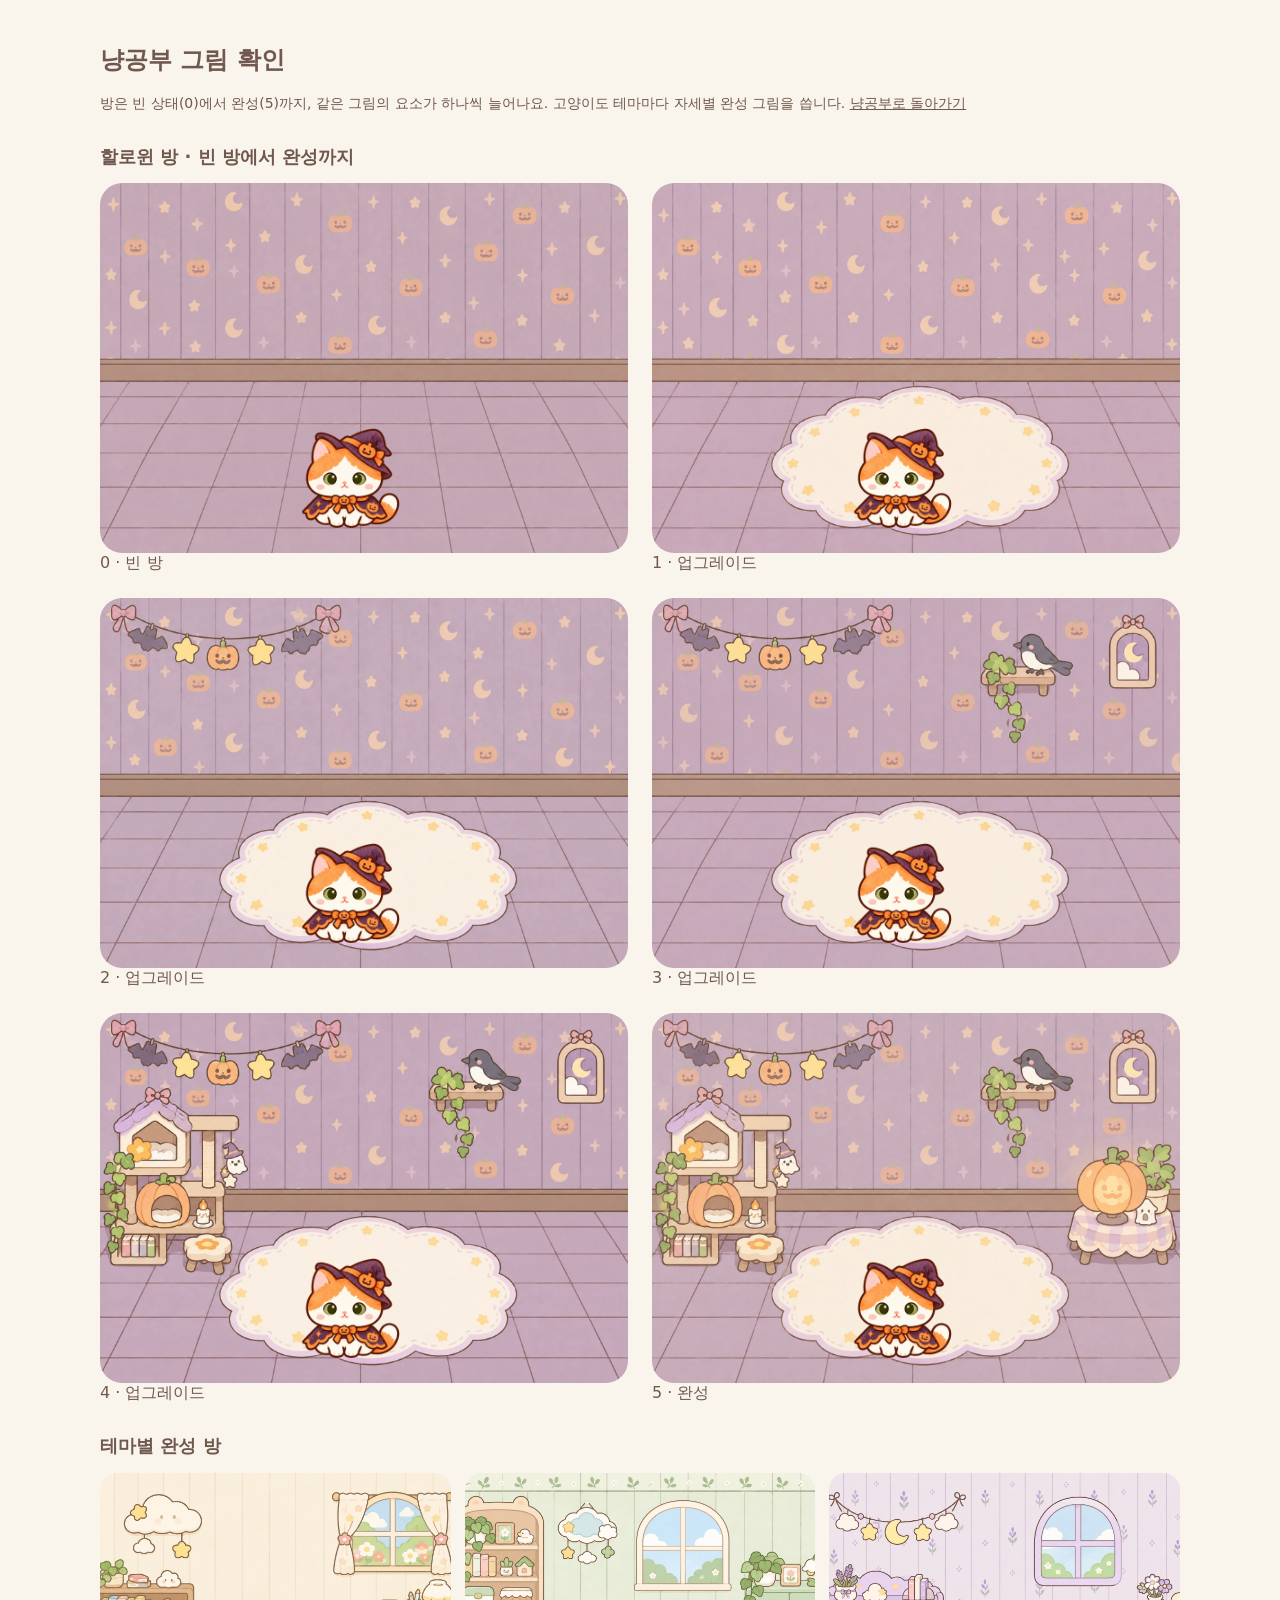
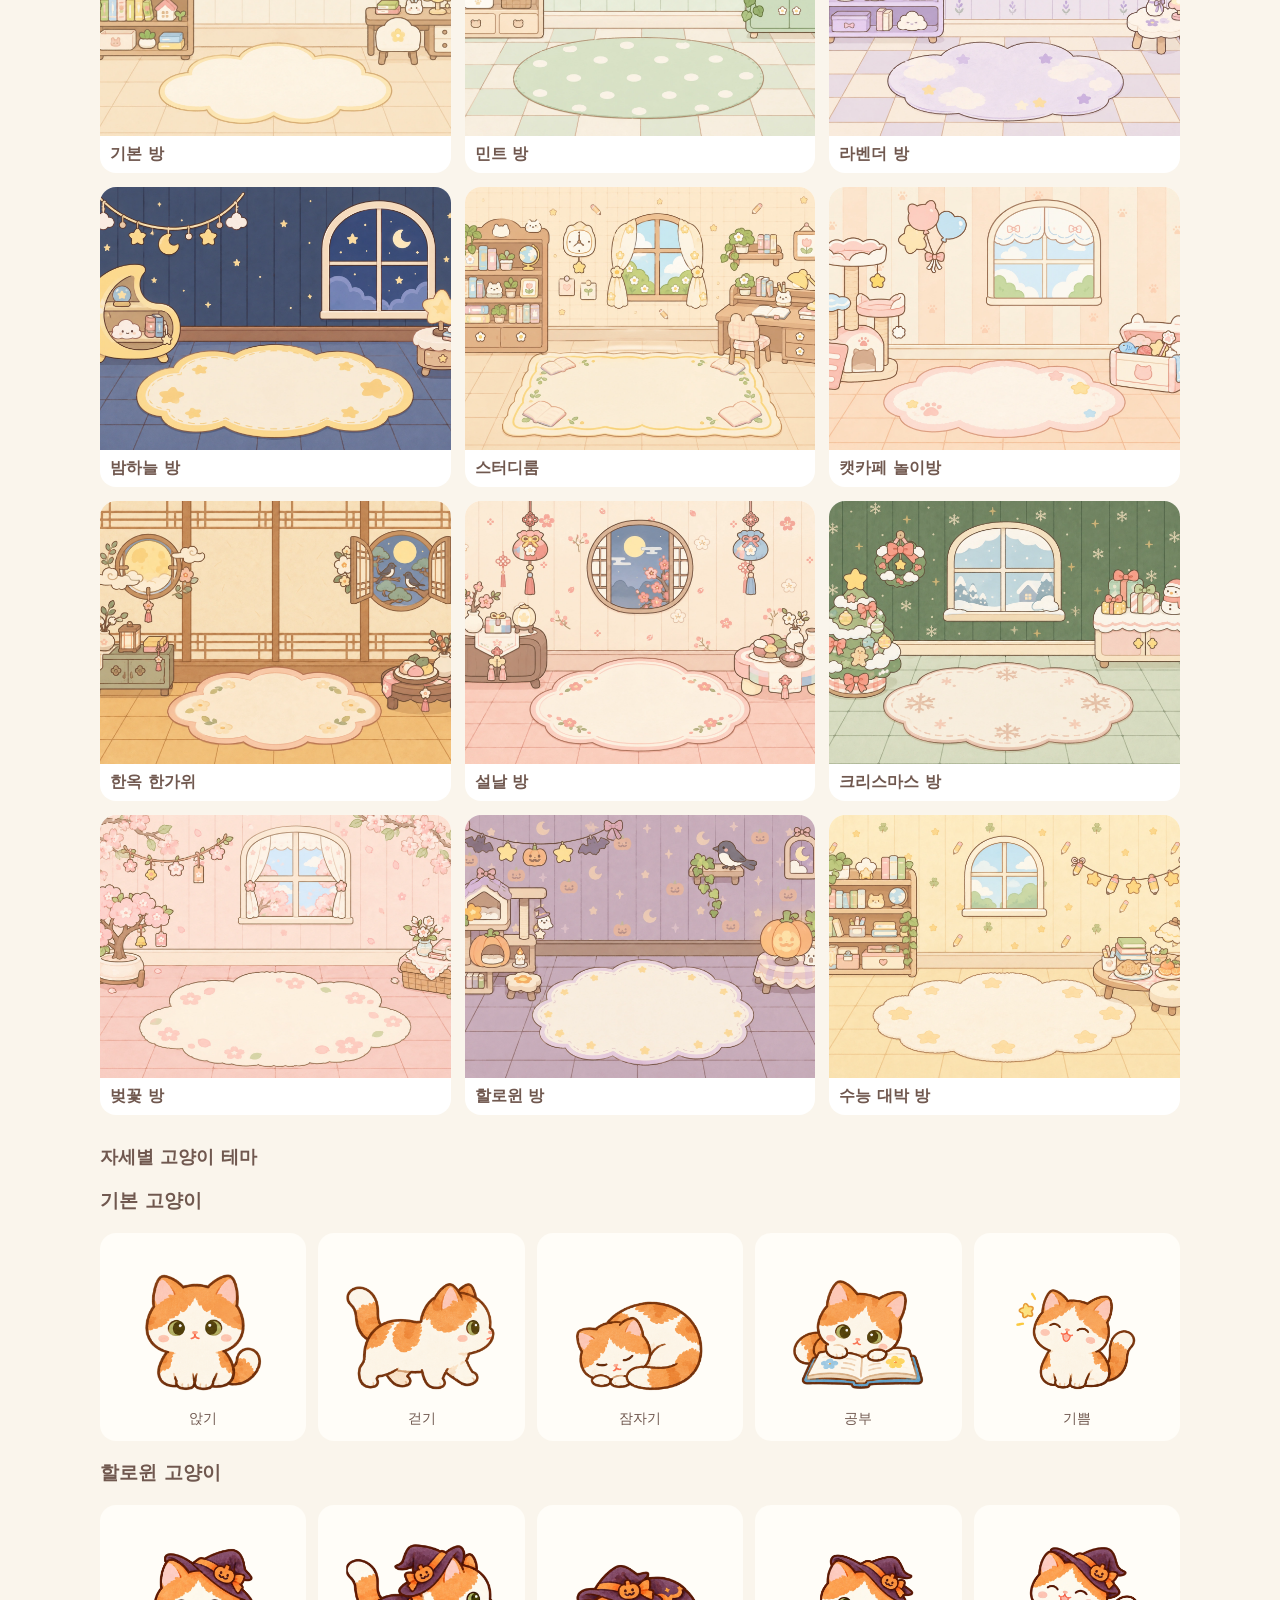
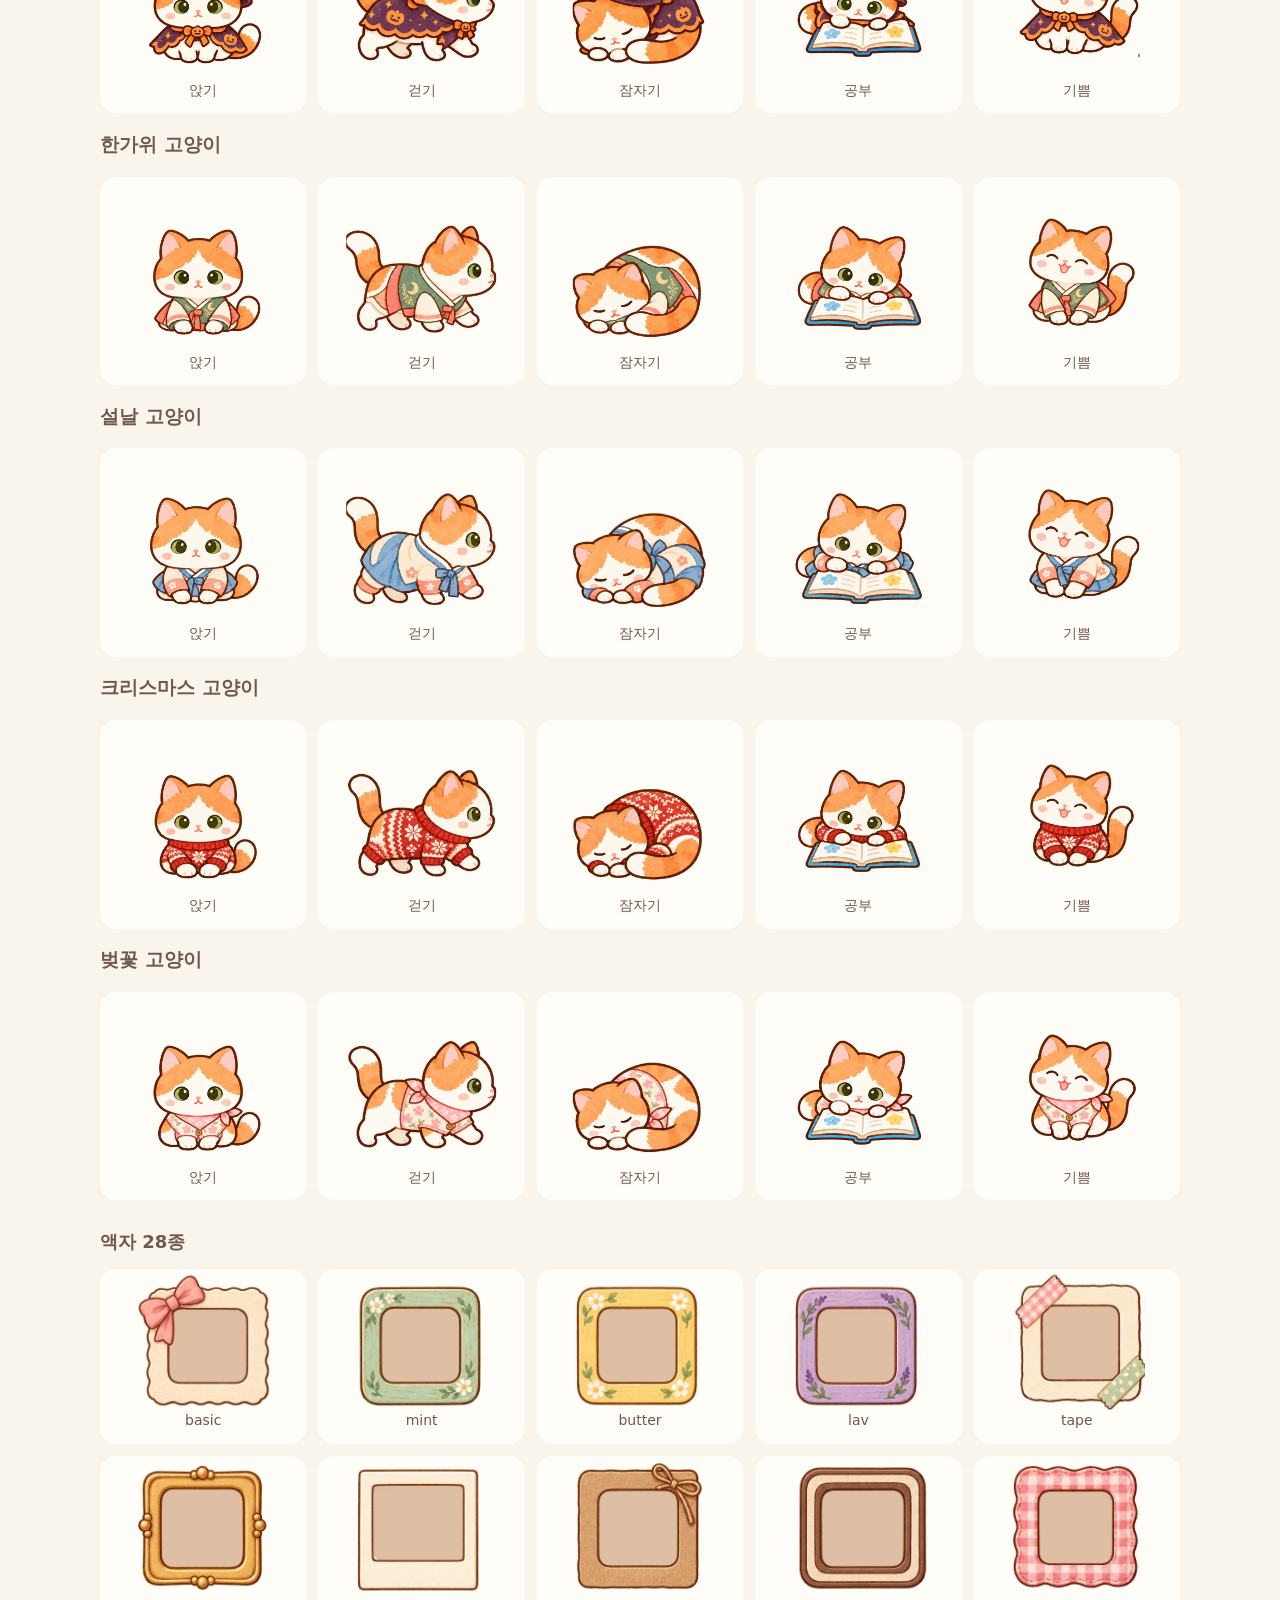
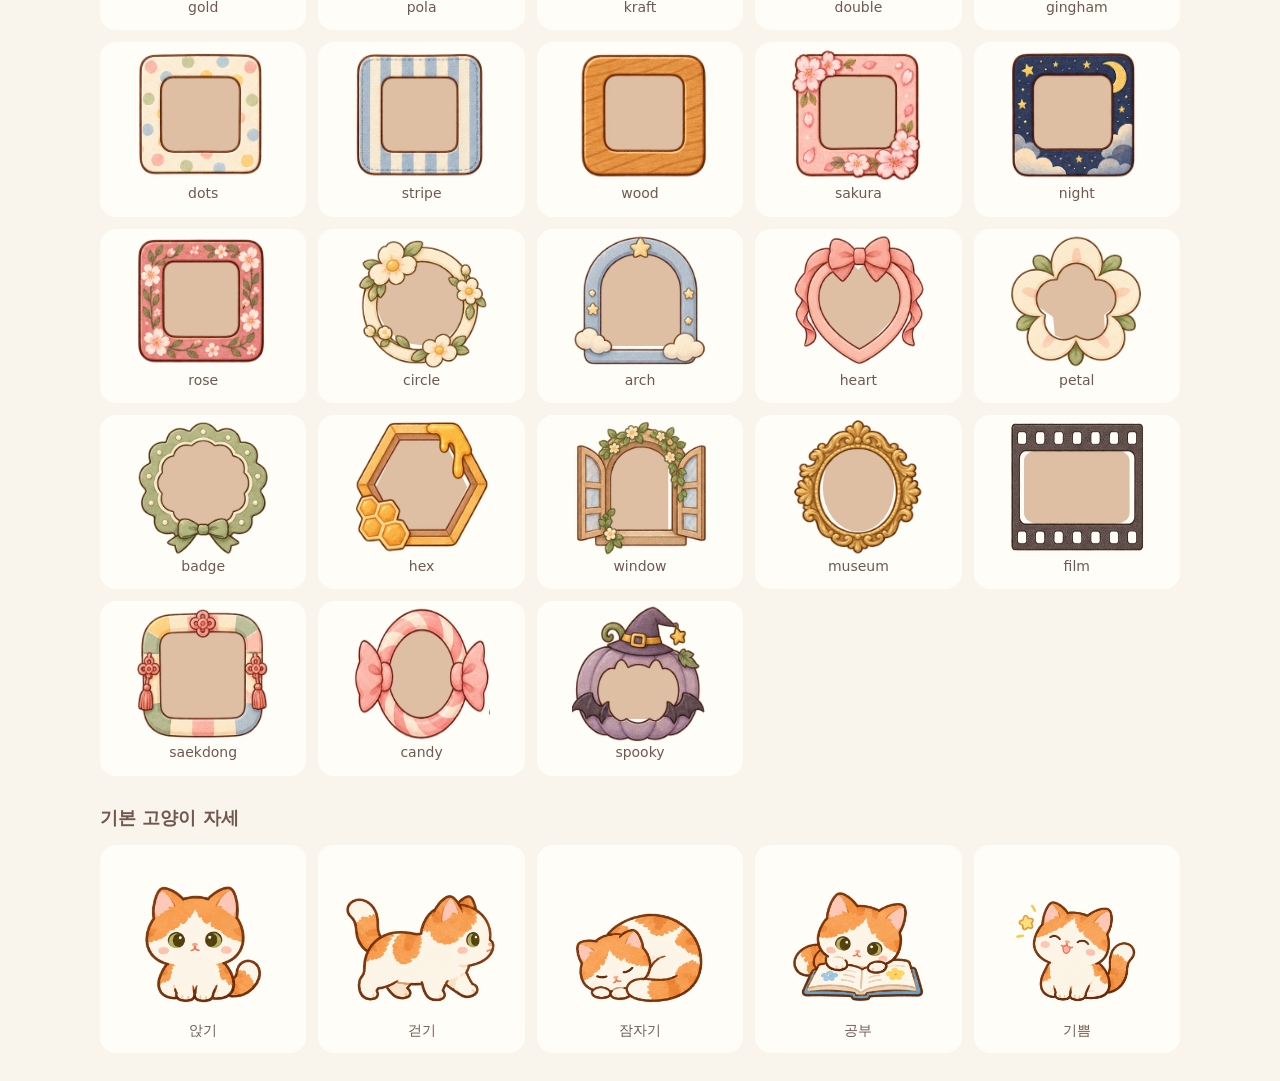
==== commit 8fd4ecc4: "Use reference pastel art with progressive painted rooms and themed cat poses" ====
--- a/art-preview.html
+++ b/art-preview.html
@@ -1,22 +1,19 @@
 <!doctype html>
 <html lang="ko"><head><meta charset="utf-8"><meta name="viewport" content="width=device-width,initial-scale=1"><title>냥공부 · 그림 확인</title>
-<link rel="stylesheet" href="painted.css?v=20261005h">
+<link rel="stylesheet" href="painted.css?v=20261006b">
 <style>
 *{box-sizing:border-box}body{margin:0;padding:28px;background:#faf5ec;color:#70584f;font-family:system-ui,sans-serif}main{max-width:1080px;margin:auto}h1{font-size:24px}h2{font-size:18px;margin-top:30px}p{line-height:1.6;font-size:14px}a{color:inherit}.rooms{display:grid;grid-template-columns:1fr 1fr;gap:24px}.room{height:370px;position:relative;overflow:hidden;border-radius:22px}.room .catwrap{position:absolute;left:calc(50% - 80px)}.rmwrap{position:absolute;inset:0}.ri{position:absolute}.ri svg{width:100%;height:auto}.ri-floorC{left:50%;transform:translateX(-50%)}.cat{width:100%;height:100%}.poses,.items{display:grid;grid-template-columns:repeat(5,1fr);gap:12px}.sample{padding:12px;text-align:center;border-radius:16px;background:#fffdf8}.sample .cat{width:100%;height:150px}.sample>svg.painted-asset{width:100%;height:140px}.sample p{margin:8px 0 0}.pose-study .paint-idle{display:none}.pose-study .paint-study{display:inline}.theme-grid{display:grid;grid-template-columns:repeat(3,minmax(0,1fr));gap:14px}.theme-grid figure{margin:0;background:#fff;border-radius:16px;overflow:hidden}.theme-grid img{display:block;width:100%;aspect-ratio:4/3;object-fit:cover}.theme-grid figcaption{padding:8px 10px;font-weight:700}@media(max-width:700px){body{padding:16px}.rooms{grid-template-columns:1fr}.poses,.items{grid-template-columns:repeat(3,1fr)}.theme-grid{grid-template-columns:repeat(2,minmax(0,1fr))}.sample .cat,.sample>svg.painted-asset{height:110px}.room{height:340px}}
 </style></head><body><main>
-<h1>냥공부 그림 확인</h1><p>승인한 시안에서 만든 실제 앱 그림입니다. 오른쪽은 물품을 모은 뒤의 배치 예시예요. <a href="./">냥공부로 돌아가기</a></p>
-<div class="rooms"><section><h2>처음 · 빈 방</h2><div class="stage room" id="empty"></div></section><section><h2>물품을 모은 뒤 · 배치 예시</h2><div class="stage room" id="furnished"></div></section></div>
-<h2>새 장식 · 자세별 착용</h2><div class="poses" id="wearposes"></div><h2>장식 24종</h2><div class="items" id="accessories"></div><h2>액자 28종</h2><div class="items" id="frames"></div><h2>방 테마 · 물품 없는 상태</h2><div class="theme-grid" id="themeGrid"></div>
-<h2>고양이 자세</h2><div class="poses" id="poses"></div><h2>꾸미기 물품</h2><div class="items" id="items"></div>
-</main><script src="deco.js?v=20261004a"></script><script src="painted.js?v=20261005h"></script><script>
-const cat=()=>`<div class="catwrap">${paintedCatSVG(false)}</div>`;
-document.querySelector('#empty').innerHTML=cat();
-document.querySelector('#furnished').innerHTML='<div class="rmwrap">'+['cloudrug','shelf','window','desk'].map(id=>{const i=RM_ITEMS.find(x=>x.id===id);return `<div class="ri ri-${i.slot}" style="width:${i.w}px">${i.svg}</div>`}).join('')+'</div>'+cat();
-document.querySelector('#themeGrid').innerHTML=[['basic','기본 방'],['mint','민트 방'],['lavender','라벤더 방'],['night','밤하늘 방'],['study','스터디룸'],['playroom','캣카페 놀이방'],['hanok','한옥 한가위'],['seolroom','설날 방'],['xmasroom','크리스마스 방'],['sakuraroom','벚꽃 방'],['halloroom','할로윈 방'],['daebak','수능 대박 방']].map(([id,name])=>`<figure><img src="assets/painted/${id==='basic'?'empty-room.png':'room-'+id+'.jpg'}" alt="${name}의 빈 벽과 바닥"><figcaption>${name}</figcaption></figure>`).join('');
-document.querySelector('#poses').innerHTML=[['앉기',''],['걷기','walking'],['잠자기','m-sleep'],['공부','pose-study'],['기쁨','happyface']].map(([name,cls])=>`<div class="sample">${paintedCatSVG(false).replace('cat painted-cat','cat painted-cat '+cls)}<p>${name}</p></div>`).join('');
-document.querySelector('#items').innerHTML=RM_ITEMS.map(i=>`<div class="sample">${i.svg}<p>${i.n}</p></div>`).join('');
-
-document.querySelector('#wearposes').innerHTML=[['앉기',''],['걷기','walking'],['잠자기','m-sleep'],['공부','pose-study'],['기쁨','happyface']].map(([name,cls])=>`<div class="sample">${paintedCatSVG().replace('cat painted-cat','cat painted-cat w-glasses w-bow w-flower w-bell '+cls)}<p>${name}</p></div>`).join('');
-document.querySelector('#accessories').innerHTML=Object.keys(PAINTED_ACCESSORIES).map(id=>`<div class="sample">${paintedAccessoryIcon(id)}${paintedCatSVG().replace('cat painted-cat','cat painted-cat w-'+id)}<p>${id}</p></div>`).join('');
+<h1>냥공부 그림 확인</h1><p>방은 빈 상태(0)에서 완성(5)까지, 같은 그림의 요소가 하나씩 늘어나요. 고양이도 테마마다 자세별 완성 그림을 씁니다. <a href="./">냥공부로 돌아가기</a></p>
+<h2>할로윈 방 · 빈 방에서 완성까지</h2><div class="rooms" id="roomSteps"></div>
+<h2>테마별 완성 방</h2><div class="theme-grid" id="themeGrid"></div>
+<h2 id="wearposes">자세별 고양이 테마</h2><div id="themeCats"></div><h2>액자 28종</h2><div class="items" id="frames"></div>
+<h2>기본 고양이 자세</h2><div class="poses" id="poses"></div>
+</main><script src="deco.js?v=20261004a"></script><script src="painted.js?v=20261006b"></script><script>
+document.querySelector('#roomSteps').innerHTML=Array.from({length:6},(_,level)=>`<figure style="margin:0"><div class="stage room" style="--room-art:url('assets/painted/room-halloween-${level}.webp')"><div class="catwrap" style="width:130px;height:130px;bottom:6%">${paintedCatSVG('halloween')}</div></div><figcaption>${level===0?'0 · 빈 방':level+' · '+(level===5?'완성':'업그레이드')}</figcaption></figure>`).join('');
+document.querySelector('#themeGrid').innerHTML=[['basic','기본 방'],['mint','민트 방'],['lavender','라벤더 방'],['night','밤하늘 방'],['study','스터디룸'],['playroom','캣카페 놀이방'],['hanok','한옥 한가위'],['seolroom','설날 방'],['xmasroom','크리스마스 방'],['sakuraroom','벚꽃 방'],['halloween','할로윈 방'],['daebak','수능 대박 방']].map(([id,name])=>`<figure><img loading="lazy" src="assets/painted/room-${id}-5.webp" alt="${name} 완성 그림"><figcaption>${name}</figcaption></figure>`).join('');
+const poses=[['앉기',''],['걷기','walking'],['잠자기','m-sleep'],['공부','pose-study'],['기쁨','happyface']];
+document.querySelector('#poses').innerHTML=poses.map(([name,cls])=>`<div class="sample">${paintedCatSVG('basic').replace('cat painted-cat','cat painted-cat '+cls)}<p>${name}</p></div>`).join('');
+document.querySelector('#themeCats').innerHTML=[['basic','기본'],['halloween','할로윈'],['chuseok','한가위'],['seollal','설날'],['christmas','크리스마스'],['spring','벚꽃']].map(([id,label])=>`<section><h3>${label} 고양이</h3><div class="poses">${poses.map(([name,cls])=>`<div class="sample">${paintedCatSVG(id).replace('cat painted-cat','cat painted-cat '+cls)}<p>${name}</p></div>`).join('')}</div></section>`).join('');
 document.querySelector('#frames').innerHTML=Object.keys(PAINTED_FRAMES).map(id=>`<div class="sample"><div class="fsw" style="position:relative;width:120px;height:120px;margin:auto;${Object.entries(paintedFrameVars(id)).map(([k,v])=>k+':'+v).join(';')}"><div class="fsi" style="background:#debfa4 url('img/lemon/l08.jpg') center/cover"></div></div><p>${id}</p></div>`).join('');
 </script></body></html>
--- a/painted.css
+++ b/painted.css
@@ -7,16 +7,21 @@
 .stage.bpv{height:320px}
 .painted-asset{overflow:hidden!important;display:block;width:100%;height:auto}
 .rmwrap{z-index:1}
-.ri-wallA{left:18px;top:24px}.ri-wallB{right:22px;top:22px}
-.ri-floorL{left:7px;bottom:45px}.ri-floorR{right:8px;bottom:44px}
-.ri-floorC{bottom:8px;z-index:-1}
+.ri-wallA{left:5%;top:7%}.ri-wallB{right:5%;top:7%}
+.ri-floorL{left:4%;bottom:5%}.ri-floorR{right:4%;bottom:5%}
+.ri-floorC{bottom:2%;z-index:0}
 .catwrap{width:160px;height:160px;bottom:20px;z-index:2}
 #decoStage .catwrap{width:160px;height:160px;bottom:22px}
+#focus{overflow-y:auto}
+#focus .stage{flex:none;aspect-ratio:4/3;height:auto;min-height:0;max-width:760px;border-radius:22px}
+#focus .ring{flex:none}
 .bpcat{width:150px;height:150px;margin-left:-75px;bottom:18px;z-index:2}
 .mini{width:140px;height:140px}
 .bubble{bottom:195px;z-index:4}
 .painted-cat .paint-pose{display:none}
 .painted-cat .paint-idle{display:inline}
+.painted-cat .paint-idle .paint-art,.painted-cat .paint-happy .paint-art{transform:scale(.83);transform-origin:100px 200px}
+.painted-cat .paint-sleep .paint-art,.painted-cat .paint-study .paint-art{transform:scale(.9);transform-origin:100px 200px}
 .painted-cat .paint-accessories .head>:not(.acc){display:none}
 .painted-cat.m-happy .paint-idle,.painted-cat.happyface .paint-idle,.painted-cat.pet .paint-idle{display:none}
 .painted-cat.m-happy .paint-happy,.painted-cat.happyface .paint-happy,.painted-cat.pet .paint-happy{display:inline}
@@ -32,12 +37,37 @@
 .accplate.ri-plate{width:90px;height:96px;background:transparent!important}
 .accplate.ri-plate svg.painted-asset{width:86px;height:92px}
 .paint-art>.painted-asset{width:200px;height:200px}
+.cat-themes{display:grid;grid-template-columns:repeat(auto-fit,minmax(125px,1fr));gap:10px;margin:12px 0 20px}
+.cat-theme{border:2px solid #f4dfe5;border-radius:18px;background:#fff;padding:10px 6px;cursor:pointer;color:#70584f;font-family:'Jua',sans-serif}
+.cat-theme.on{border-color:#dba2ac;background:#fff9fb}
+.cat-theme-art{height:100px;display:block}.cat-theme-art .cat{width:100%;height:100px}
+.cat-theme b,.cat-theme small{display:block}.cat-theme b{font-size:15px}.cat-theme small{font-size:12px;color:#ae8e95;margin-top:4px}
+.room-levels{display:grid;grid-template-columns:repeat(auto-fit,minmax(145px,1fr));gap:10px;margin:12px 0 16px}
+.room-level{border:2px solid #f1dce2;border-radius:16px;overflow:hidden;background:#fff;text-align:center;padding-bottom:8px}
+.room-level.on{border-color:#dba2ac}
+.room-level-art{width:100%;aspect-ratio:4/3;background:#f8f2e7 center/100% 100% no-repeat}
+.room-level b,.room-level small{display:block;font-family:'Jua',sans-serif}.room-level b{font-size:15px;margin-top:5px}.room-level small{font-size:12px;color:#a28c8d}
+.room-upgrade{width:100%;max-width:440px}
 .rchip .painted-asset{width:48px;height:48px;object-fit:contain}
 .banner .painted-asset{width:52px;max-height:60px}
 .swr,.roomb .swr{background:var(--room-preview,url('assets/painted/empty-room.png')) center/100% 100% no-repeat}
 @media(min-width:900px){
   #homeStage{height:clamp(400px,calc(100vh / var(--zm) - 90px),560px);margin:0}
   #decoStage{height:340px}
+  #focus.on{display:grid;grid-template-columns:minmax(240px,300px) minmax(0,980px);grid-template-rows:auto auto 1fr auto;column-gap:28px;justify-content:center;justify-items:center;align-items:center}
+  #focus .fsub{grid-column:1;grid-row:1;align-self:end}
+  #focus .ring{grid-column:1;grid-row:2;margin:12px 0}
+  #focus .fline{grid-column:1;grid-row:3;align-self:start;max-width:300px}
+  #focus .stage{grid-column:2;grid-row:1/4;width:min(100%,980px,calc((100vh - 150px) * 1.333333));max-width:980px;max-height:none;align-self:center}
+  #focus .calmwrap{grid-column:2;grid-row:1/4}
+  #focus .fbtns{grid-column:1/-1;grid-row:4;max-width:520px;margin-top:12px}
+}
+@media(max-width:899px){
+  #focus .ring{width:min(42vw,180px);height:min(42vw,180px);margin:12px 0 4px}
+  #focus .ring .big{font-size:40px}
+  #focus .fline{font-size:17px;min-height:1.5em;margin:4px 0 12px}
+  #focus .stage{width:100%;max-height:none}
+  #focus .fbtns{margin-top:12px}
 }
 @media(prefers-reduced-motion:reduce){.painted-cat .paint-pose{animation:none!important}}
 
